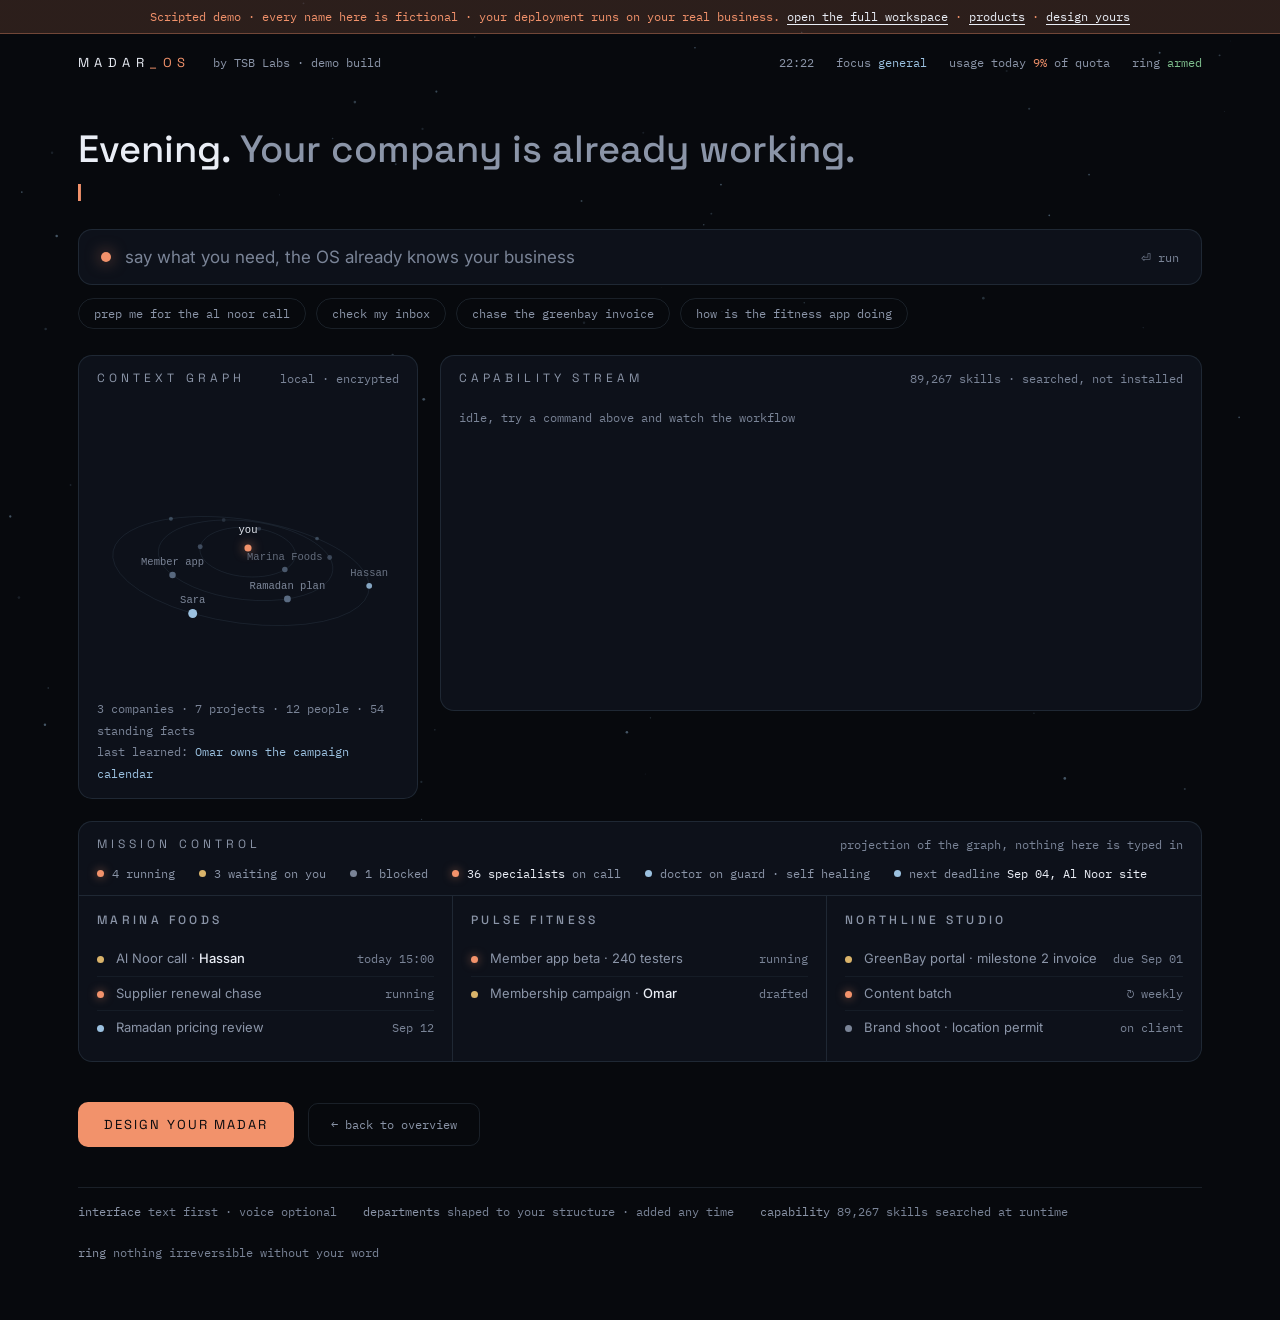
==== os.html @ abc3aa61 "The classic shell gets the real orbit os.html already had a canvas labelled 'orbital map of the demo" ====
<!doctype html>
<html lang="en">
<head>
<meta charset="utf-8">
<meta name="viewport" content="width=device-width, initial-scale=1">
<title>Madar OS · Interactive Demo</title>
<meta name="description" content="Madar OS interactive demo: watch one instruction become finished work, with the context it pulled, the skills it searched and the approval it waited for. Scripted, every name fictional.">
<link rel="icon" type="image/svg+xml" href="/assets/favicon.svg">
<link rel="apple-touch-icon" href="/assets/apple-touch-icon.png">
<meta property="og:title" content="Madar OS · Interactive Demo">
<meta property="og:description" content="Watch one instruction become finished work. Scripted demo on a fictional company; your deployment runs on your real one.">
<meta property="og:image" content="https://tsb-os-demo.vercel.app/assets/og.png">
<meta name="twitter:card" content="summary_large_image">
<link rel="preconnect" href="https://fonts.googleapis.com">
<link rel="preconnect" href="https://fonts.gstatic.com" crossorigin>
<link href="https://fonts.googleapis.com/css2?family=Space+Grotesk:wght@400;500;600;700&family=Inter:wght@400;500;600&family=IBM+Plex+Mono:wght@400;500&display=swap" rel="stylesheet">
<style>
  :root {
    --void: #07090D; --panel: #0D111A; --panel-2: #151A23;
    --line: rgba(155,193,224,0.13); --line-strong: rgba(155,193,224,0.28);
    --copper: #F2926B; --copper-dim: rgba(242,146,107,0.16);
    --ice: #9BC1E0; --text: #EAEEF6; --dim: #8B95A8; --faint: #7A8497;
    --ok: #7FBF8E; --warn: #D9B36A;
    --display:"Space Grotesk",system-ui,sans-serif;
    --body:"Inter",system-ui,sans-serif;
    --mono:"IBM Plex Mono",ui-monospace,monospace;
  }
  * { margin: 0; padding: 0; box-sizing: border-box; }
  html, body { background: var(--void); }
  body { font-family: var(--body); color: var(--text); min-height: 100vh; overflow-x: hidden; }
  #sky { position: fixed; inset: 0; z-index: 0; pointer-events: none; }
  .shell { position: relative; z-index: 1; max-width: 1180px; margin: 0 auto; padding: 0 28px 60px; }

  .demoStrip {
    position: relative; z-index: 2;
    background-image: linear-gradient(var(--copper-dim), var(--copper-dim));
    border-bottom: 1px solid rgba(242,146,107,0.35);
    padding: 9px 28px; text-align: center;
    font-family: var(--mono); font-size: 12px; color: var(--copper);
  }
  .demoStrip a { color: var(--text); text-decoration: underline; text-underline-offset: 3px; }

  .strand { display: flex; align-items: baseline; gap: 22px; padding: 20px 0 0; font-family: var(--mono); font-size: 12px; color: var(--dim); flex-wrap: wrap; }
  .wordmark { font-family: var(--display); font-size: 13px; letter-spacing: 0.42em; text-transform: uppercase; color: var(--text); }
  .wordmark em { font-style: normal; color: var(--copper); }
  .strand .gap { flex: 1; }
  .strand b { color: var(--ice); font-weight: 400; }
  .strand .spend b { color: var(--copper); }

  .hero { padding: 6vh 0 26px; }
  .salutation { font-family: var(--display); font-size: clamp(24px, 3.6vw, 38px); font-weight: 500; text-wrap: balance; }
  .salutation .soft { color: var(--dim); }
  .sysvoice { font-family: var(--mono); font-size: 13px; color: var(--dim); margin-top: 10px; min-height: 20px; }
  .sysvoice::after { content: "▍"; color: var(--copper); animation: blink 1.1s steps(1) infinite; }
  @keyframes blink { 50% { opacity: 0; } }

  .bar { margin-top: 26px; display: flex; align-items: center; gap: 14px; background: var(--panel); border: 1px solid var(--line); border-radius: 14px; padding: 17px 22px; transition: border-color .4s, box-shadow .4s; }
  .bar:focus-within, .bar.live { border-color: rgba(242,146,107,0.5); box-shadow: 0 0 44px rgba(242,146,107,0.08); }
  .bar .sigil { width: 10px; height: 10px; border-radius: 50%; background: var(--copper); box-shadow: 0 0 16px rgba(242,146,107,0.6); flex: none; }
  .bar input { flex: 1; background: none; border: none; outline: none; color: var(--text); font-family: var(--body); font-size: 17px; }
  .bar input::placeholder { color: var(--faint); }
  .bar .hint { font-family: var(--mono); font-size: 12px; color: var(--faint); flex: none; }
  .suggest { display: flex; gap: 10px; margin-top: 13px; flex-wrap: wrap; }
  .suggest button { font-family: var(--mono); font-size: 12px; color: var(--dim); background: none; border: 1px solid var(--line); border-radius: 999px; padding: 7px 15px; cursor: pointer; transition: color .25s, border-color .25s; }
  .suggest button:hover, .suggest button:focus-visible { color: var(--copper); border-color: rgba(242,146,107,0.45); outline: none; }

  .surface { display: grid; grid-template-columns: 340px 1fr; gap: 22px; align-items: start; }
  @media (max-width: 900px) { .surface { grid-template-columns: 1fr; } }
  .pane { background: var(--panel); border: 1px solid var(--line); border-radius: 14px; overflow: hidden; }
  .pane header { display: flex; align-items: center; justify-content: space-between; padding: 14px 18px 12px; }
  .eyebrow { font-family: var(--display); font-size: 12px; letter-spacing: 0.34em; text-transform: uppercase; color: var(--dim); }
  .pane header .tag { font-family: var(--mono); font-size: 12px; color: var(--faint); }
  #graph { display: block; width: 100%; height: 300px; }
  .graph-note { padding: 0 18px 14px; font-family: var(--mono); font-size: 12px; color: var(--faint); line-height: 1.8; }
  .graph-note b { color: var(--ice); font-weight: 400; }

  .stream { min-height: 356px; display: flex; flex-direction: column; }
  .stream-body { padding: 4px 18px 18px; display: flex; flex-direction: column; gap: 10px; flex: 1; }
  .idleline { font-family: var(--mono); font-size: 12px; color: var(--faint); padding-top: 8px; }
  .step { display: flex; gap: 12px; align-items: baseline; font-family: var(--mono); font-size: 12.5px; color: var(--dim); opacity: 0; transform: translateY(6px); animation: rise .5s ease forwards; line-height: 1.7; }
  @keyframes rise { to { opacity: 1; transform: none; } }
  .step .k { color: var(--faint); flex: none; width: 74px; text-align: right; }
  .step.ctx .k { color: var(--copper); }
  .step.skill .k { color: var(--ice); }
  .step .v b { color: var(--ice); font-weight: 400; }
  .step .v .hit { color: var(--text); }
  .step .v .score { color: var(--copper); }
  .step .v .rule { color: var(--warn); }

  .card { background: var(--panel-2); border: 1px solid var(--line); border-left: 2px solid var(--copper); border-radius: 0 12px 12px 0; padding: 16px 20px; margin-top: 6px; opacity: 0; transform: translateY(8px); animation: rise .6s .1s ease forwards; }
  .card h3 { font-family: var(--display); font-size: 15px; font-weight: 500; letter-spacing: 0.04em; margin-bottom: 8px; }
  .card p, .card li { font-size: 14px; line-height: 1.7; color: var(--dim); }
  .card p b, .card li b { color: var(--text); font-weight: 500; }
  .card ul { list-style: none; margin-top: 4px; }
  .card li { padding-left: 16px; position: relative; }
  .card li::before { content: "·"; position: absolute; left: 2px; color: var(--copper); }

  .approval { display: flex; align-items: center; gap: 14px; background: var(--panel-2); border: 1px solid rgba(217,179,106,0.4); border-radius: 12px; padding: 14px 18px; margin-top: 6px; opacity: 0; animation: rise .5s ease forwards; }
  .approval .who { font-family: var(--mono); font-size: 12px; color: var(--warn); flex: 1; line-height: 1.7; }
  .approval button { font-family: var(--mono); font-size: 12px; cursor: pointer; border-radius: 8px; padding: 8px 16px; border: 1px solid var(--line-strong); background: none; color: var(--dim); }
  .approval button.yes { border-color: rgba(127,191,142,0.5); color: var(--ok); }
  .approval button:hover { border-color: var(--text); color: var(--text); }
  .approval .done { font-family: var(--mono); font-size: 12px; color: var(--ok); }

  .pane.mission { margin-top: 22px; }
  .pulse-row { display: flex; gap: 24px; flex-wrap: wrap; padding: 2px 18px 14px; font-family: var(--mono); font-size: 12px; color: var(--dim); }
  .pulse-row b { color: var(--text); font-weight: 400; }
  .dot { display: inline-block; width: 7px; height: 7px; border-radius: 50%; margin-right: 8px; vertical-align: 1px; }
  .dot.run { background: var(--copper); box-shadow: 0 0 10px rgba(242,146,107,0.6); animation: pulse 2.4s ease-in-out infinite; }
  @keyframes pulse { 50% { transform: scale(0.75); opacity: .75; } }
  .dot.wait { background: var(--warn); }
  .dot.block { background: var(--faint); }
  .dot.sched { background: var(--ice); }
  .board { display: grid; grid-template-columns: repeat(3, 1fr); border-top: 1px solid var(--line); }
  @media (max-width: 900px) { .board { grid-template-columns: 1fr; } }
  .col { padding: 16px 18px; border-right: 1px solid var(--line); }
  .col:last-child { border-right: none; }
  .col h4 { font-family: var(--display); font-size: 12px; font-weight: 500; letter-spacing: 0.28em; text-transform: uppercase; color: var(--dim); margin-bottom: 14px; }
  .item { display: flex; align-items: baseline; gap: 4px; padding: 7px 0; font-size: 13px; color: var(--dim); border-bottom: 1px solid rgba(155,193,224,0.06); }
  .item:last-child { border-bottom: none; }
  .item span { flex: 1; line-height: 1.5; }
  .item span b { color: var(--text); font-weight: 500; }
  .item em { font-style: normal; font-family: var(--mono); font-size: 12px; color: var(--faint); white-space: nowrap; }

  .ctaRow { margin-top: 40px; display: flex; gap: 14px; flex-wrap: wrap; align-items: center; }
  .ctaRow a.primary { font-family: var(--display); font-size: 13px; letter-spacing: 0.16em; text-transform: uppercase; color: var(--void); background: var(--copper); border-radius: 10px; padding: 14px 26px; text-decoration: none; }
  .ctaRow a.ghost { font-family: var(--mono); font-size: 12px; color: var(--dim); border: 1px solid var(--line); border-radius: 10px; padding: 13px 22px; text-decoration: none; }
  .ctaRow a.ghost:hover, .ctaRow a.primary:hover { filter: brightness(1.1); }

  .basis { margin-top: 40px; padding-top: 16px; border-top: 1px solid var(--line); display: flex; gap: 26px; flex-wrap: wrap; font-family: var(--mono); font-size: 12px; color: var(--faint); }
  .basis span b { color: var(--dim); font-weight: 400; }

  @media (prefers-reduced-motion: reduce) {
    .sysvoice::after, .dot.run { animation: none; }
    .step, .card, .approval { animation-duration: .01s; }
  }

  /* Phone readability. This lives in the page rather than in madar.css because
     the page style block loads after the stylesheet and was overriding it: the
     first attempt at this fix changed nothing at all. Cascade order, not
     specificity. */
  @media (max-width:640px){
    .nav .by{font-size:11.5px}
    .label,.kick{font-size:11.5px!important;letter-spacing:.16em}
    .under{font-size:12px}
    .live .lh .t,.live .lf{font-size:11.5px}
    .lr{font-size:12.5px;grid-template-columns:52px 1fr;gap:9px}
    .lr .a{font-size:11.5px}
    .glyph,.chip{font-size:12px}
    .integ h4{font-size:11.5px}
    .frow .k{font-size:11.5px}
    .frow .v{font-size:14.5px}
    .stat .k{font-size:12px}
    .proof{font-size:15.5px}
    .plan .for{font-size:11.5px}
    .plan .price small{font-size:11px;letter-spacing:.06em}
    .plan li,.pl p{font-size:14px}
    td,th{font-size:12.5px}
    footer,.foot,.note{font-size:12.5px}
  }
</style>
</head>
<body>
<div class="demoStrip">Scripted demo · every name here is fictional · your deployment runs on your real business. <a href="workspace.html">open the full workspace</a> · <a href="products.html">products</a> · <a href="start.html">design yours</a></div>
<canvas id="sky" aria-hidden="true"></canvas>

<main class="shell">
  <div class="strand">
    <span class="wordmark">madar<em>_os</em></span>
    <span>by TSB Labs · demo build</span>
    <span class="gap"></span>
    <span id="clock">--:--</span>
    <span>focus <b id="focusLabel">general</b></span>
    <span class="spend">usage today <b>9%</b> of quota</span>
    <span>ring <b style="color:var(--ok)">armed</b></span>
  </div>

  <section class="hero">
    <h1 class="salutation" id="salutation">Quiet morning.<span class="soft"> Your company is already working.</span></h1>
    <p class="sysvoice" id="sysvoice"></p>

    <div class="bar" id="bar">
      <span class="sigil" aria-hidden="true"></span>
      <input id="cmd" type="text" placeholder="say what you need, the OS already knows your business" aria-label="Command input" autocomplete="off">
      <span class="hint">⏎ run</span>
    </div>
    <div class="suggest" role="group" aria-label="Suggested commands">
      <button data-demo="alnoor">prep me for the al noor call</button>
      <button data-demo="email">check my inbox</button>
      <button data-demo="greenbay">chase the greenbay invoice</button>
      <button data-demo="app">how is the fitness app doing</button>
    </div>
  </section>

  <section class="surface">
    <div class="pane">
      <header>
        <span class="eyebrow">context graph</span>
        <span class="tag">local · encrypted</span>
      </header>
      <canvas id="graph" aria-label="Orbital map of the demo company's world"></canvas>
      <p class="graph-note">3 companies · 7 projects · 12 people · 54 standing facts<br>last learned: <b>Omar owns the campaign calendar</b></p>
    </div>

    <div class="pane stream">
      <header>
        <span class="eyebrow">capability stream</span>
        <span class="tag">89,267 skills · searched, not installed</span>
      </header>
      <div class="stream-body" id="stream">
        <p class="idleline">idle, try a command above and watch the workflow</p>
      </div>
    </div>
  </section>

  <section class="pane mission">
    <header>
      <span class="eyebrow">mission control</span>
      <span class="tag">projection of the graph, nothing here is typed in</span>
    </header>
    <div class="pulse-row">
      <span><i class="dot run"></i>4 running</span>
      <span><i class="dot wait"></i>3 waiting on you</span>
      <span><i class="dot block"></i>1 blocked</span>
      <span><i class="dot run"></i><b>36 specialists</b> on call</span>
      <span><i class="dot sched"></i>doctor on guard · self healing</span>
      <span><i class="dot sched"></i>next deadline <b>Sep 04, Al Noor site</b></span>
    </div>
    <div class="board">
      <div class="col">
        <h4>Marina Foods</h4>
        <div class="item"><i class="dot wait"></i><span>Al Noor call · <b>Hassan</b></span><em>today 15:00</em></div>
        <div class="item"><i class="dot run"></i><span>Supplier renewal chase</span><em>running</em></div>
        <div class="item"><i class="dot sched"></i><span>Ramadan pricing review</span><em>Sep 12</em></div>
      </div>
      <div class="col">
        <h4>Pulse Fitness</h4>
        <div class="item"><i class="dot run"></i><span>Member app beta · 240 testers</span><em>running</em></div>
        <div class="item"><i class="dot wait"></i><span>Membership campaign · <b>Omar</b></span><em>drafted</em></div>
      </div>
      <div class="col">
        <h4>Northline Studio</h4>
        <div class="item"><i class="dot wait"></i><span>GreenBay portal · milestone 2 invoice</span><em>due Sep 01</em></div>
        <div class="item"><i class="dot run"></i><span>Content batch</span><em>↻ weekly</em></div>
        <div class="item"><i class="dot block"></i><span>Brand shoot · location permit</span><em>on client</em></div>
      </div>
    </div>
  </section>

  <div class="ctaRow">
    <a class="primary" href="start.html">Design your Madar</a>
    <a class="ghost" href="index.html">← back to overview</a>
  </div>

  <div class="basis">
    <span><b>interface</b> text first · voice optional</span>
    <span><b>departments</b> shaped to your structure · added any time</span>
    <span><b>capability</b> 89,267 skills searched at runtime</span>
    <span><b>ring</b> nothing irreversible without your word</span>
  </div>
</main>

<script>
  const reduced = matchMedia("(prefers-reduced-motion: reduce)").matches;

  function clock() {
    const d = new Date();
    document.getElementById("clock").textContent =
      String(d.getHours()).padStart(2, "0") + ":" + String(d.getMinutes()).padStart(2, "0");
    const h = d.getHours();
    const part = h < 5 ? "Late night." : h < 12 ? "Quiet morning." : h < 18 ? "Midday." : "Evening.";
    document.getElementById("salutation").innerHTML =
      part + '<span class="soft"> Your company is already working.</span>';
  }
  clock(); setInterval(clock, 20000);

  const sky = document.getElementById("sky");
  const sctx = sky.getContext("2d");
  let stars = [];
  function skySize() {
    sky.width = innerWidth * devicePixelRatio;
    sky.height = innerHeight * devicePixelRatio;
    stars = Array.from({ length: 110 }, () => ({
      x: Math.random() * sky.width, y: Math.random() * sky.height,
      r: (Math.random() * 1.1 + 0.3) * devicePixelRatio,
      p: Math.random() * Math.PI * 2, s: 0.004 + Math.random() * 0.01,
    }));
  }
  skySize(); addEventListener("resize", skySize);
  (function drawSky() {
    sctx.clearRect(0, 0, sky.width, sky.height);
    for (const st of stars) {
      st.p += st.s;
      sctx.beginPath();
      sctx.arc(st.x, st.y, st.r, 0, 7);
      sctx.fillStyle = "rgba(155,193,224," + (0.12 + 0.3 * (0.5 + Math.sin(st.p) / 2)).toFixed(3) + ")";
      sctx.fill();
    }
    if (!reduced) requestAnimationFrame(drawSky);
  })();

  const g = document.getElementById("graph");
  const gctx = g.getContext("2d");
  const nodes = [
    { n: "you", k: "core", o: 0, a: 0 },
    { n: "Marina Foods", k: "co", o: 58, a: -0.4 },
    { n: "Pulse Fitness", k: "co", o: 58, a: 1.7 },
    { n: "Northline", k: "co", o: 58, a: 3.6 },
    { n: "Al Noor", k: "deal", o: 102, a: 0.4 },
    { n: "GreenBay", k: "deal", o: 102, a: 2.4 },
    { n: "Member app", k: "proj", o: 102, a: 4.4 },
    { n: "Ramadan plan", k: "proj", o: 102, a: 5.5 },
    { n: "Omar", k: "person", o: 140, a: 1.1 },
    { n: "Hassan", k: "person", o: 140, a: 0.0 },
    { n: "Fatima", k: "person", o: 140, a: 3.0 },
    { n: "Sara", k: "person", o: 140, a: 4.9 },
  ];
  let lit = new Set();

  /* Real 3D, not a squashed circle. مدار means orbit and the mark is a ring
     with a copper satellite, so the context graph IS the mark: your business
     held in orbit around you. Three shells on their own planes, perspective
     projection, depth sorted so near bodies sit over far ones. Drag to turn it.

     Copper is you and anything the running command has lit; ice is what the
     system holds on its own. `lit` is still driven by the demo script, so the
     scripted walkthrough behaves exactly as before. */
  const SHELL = { co: 58, deal: 102, proj: 102, person: 140, core: 0 };
  nodes.forEach((nd) => {
    nd.r = SHELL[nd.k] ?? nd.o;
    nd.tilt = nd.k === "person" ? 0.62 : nd.k === "co" ? 0.24 : 0.44;
    nd.sp = nd.r ? 0.000042 * (60 / nd.r) : 0;
  });

  const gv = { ang: -0.55, tilt: 0.66, spin: 0 };
  (function orbitDrag() {
    let down = false, px = 0, py = 0;
    g.style.touchAction = "none";
    g.style.cursor = "grab";
    g.addEventListener("pointerdown", (e) => {
      down = true; px = e.clientX; py = e.clientY; g.style.cursor = "grabbing";
      try { g.setPointerCapture(e.pointerId); } catch (_) {}
    });
    g.addEventListener("pointermove", (e) => {
      if (!down) return;
      gv.ang -= (e.clientX - px) * 0.007;
      gv.tilt = Math.max(-0.15, Math.min(1.0, gv.tilt + (e.clientY - py) * 0.004));
      gv.spin = -(e.clientX - px) * 0.0004;
      px = e.clientX; py = e.clientY;
    });
    const up = (e) => {
      down = false; g.style.cursor = "grab";
      try { g.releasePointerCapture(e.pointerId); } catch (_) {}
    };
    g.addEventListener("pointerup", up);
    g.addEventListener("pointercancel", up);
  })();

  function gProject(x, y, z, w, h, sc) {
    const ca = Math.cos(gv.ang), sa = Math.sin(gv.ang);
    const rx = x * ca - z * sa, rz = x * sa + z * ca;
    const ct = Math.cos(gv.tilt), st = Math.sin(gv.tilt);
    const ry = y * ct - rz * st, rzz = y * st + rz * ct;
    const tz = rzz + 300;
    // w and h are already device pixels, so f carries the pixel ratio. Applying
    // sc again on top scaled the whole scene by the ratio twice, which is why
    // the orbit came out a third of the size it should have been.
    const f = (Math.min(w, h * 2.2) * 0.72) / Math.max(tz, 1);
    return { X: w / 2 + rx * f, Y: h / 2 + ry * f, s: f, z: tz };
  }

  let gLast = 0;
  function drawGraph(t) {
    const sc = devicePixelRatio;
    const w = g.clientWidth * sc, h = 300 * sc;
    if (g.width !== w) { g.width = w; g.height = h; }
    gctx.clearRect(0, 0, w, h);

    const dt = gLast ? Math.min(t - gLast, 50) : 16; gLast = t;
    if (!reduced) {
      nodes.forEach((nd) => { nd.a += nd.sp * dt; });
      gv.ang += dt * 0.00003 + gv.spin;
      gv.spin *= 0.94;
    }

    [[58, 0.24], [102, 0.44], [140, 0.62]].forEach(([r, tl]) => {
      gctx.beginPath();
      for (let i = 0; i <= 56; i++) {
        const ang = (i / 56) * Math.PI * 2;
        const pt = gProject(Math.cos(ang) * r, Math.sin(ang) * r * Math.sin(tl) * 0.62, Math.sin(ang) * r, w, h, sc);
        i ? gctx.lineTo(pt.X, pt.Y) : gctx.moveTo(pt.X, pt.Y);
      }
      gctx.closePath();
      gctx.strokeStyle = "rgba(155,193,224,0.09)"; gctx.lineWidth = 1; gctx.stroke();
    });

    const core = gProject(0, 0, 0, w, h, sc);
    const pts = nodes.map((nd) => {
      if (!nd.r) return { nd, p: core };
      const x = Math.cos(nd.a) * nd.r;
      const z = Math.sin(nd.a) * nd.r;
      const y = Math.sin(nd.a) * nd.r * Math.sin(nd.tilt) * 0.62;
      return { nd, p: gProject(x, y, z, w, h, sc) };
    }).sort((m, n) => n.p.z - m.p.z);

    pts.forEach(({ nd, p }) => {
      if (!nd.r || !lit.has(nd.n)) return;
      gctx.beginPath(); gctx.moveTo(core.X, core.Y); gctx.lineTo(p.X, p.Y);
      gctx.strokeStyle = "rgba(242,146,107,0.45)"; gctx.lineWidth = 1; gctx.stroke();
    });

    pts.forEach(({ nd, p }) => {
      const hot = lit.has(nd.n) || nd.k === "core";
      const depth = Math.max(0.3, Math.min(1, (430 - p.z) / 210));
      gctx.globalAlpha = hot ? 1 : depth;
      gctx.beginPath();
      gctx.arc(p.X, p.Y, (nd.k === "core" ? 4.4 : 3.0) * p.s, 0, 7);
      gctx.fillStyle = hot ? "#F2926B" : (nd.k === "person" ? "#9BC1E0" : "#5A6B82");
      if (hot) { gctx.shadowColor = "rgba(242,146,107,0.8)"; gctx.shadowBlur = 11 * sc; }
      gctx.fill(); gctx.shadowBlur = 0;

      if (hot || p.z < 268) {
        gctx.globalAlpha = hot ? 1 : Math.max(0.34, depth);
        gctx.font = 10.5 * sc + "px Menlo, monospace";
        gctx.fillStyle = hot ? "#E6EAF2" : "#7C8698";
        gctx.textAlign = "center";
        gctx.fillText(nd.n, p.X, p.Y - (nd.k === "core" ? 15 : 10) * sc);
      }
    });
    gctx.globalAlpha = 1;
    requestAnimationFrame(drawGraph);
  }
  requestAnimationFrame(drawGraph);

  const voice = document.getElementById("sysvoice");
  let voiceTimer;
  function say(text) {
    clearTimeout(voiceTimer); voice.textContent = "";
    let i = 0;
    (function type() {
      if (i <= text.length) {
        voice.textContent = text.slice(0, i++);
        voiceTimer = setTimeout(type, reduced ? 0 : 18);
      }
    })();
  }
  setTimeout(() => say("context is warm. al noor call at 15:00. want the brief?"), reduced ? 400 : 2600);

  const stream = document.getElementById("stream");
  const bar = document.getElementById("bar");
  const cmd = document.getElementById("cmd");

  const demos = {
    alnoor: {
      focus: "marina",
      lights: ["Marina Foods", "Al Noor", "Hassan"],
      steps: [
        ["intent", "meeting preparation → <b>al noor hotels</b>", "ctx"],
        ["context", 'pulled 6 facts · <span class="hit">Hassan</span>, repeat client · two projects delivered · pays on time', "ctx"],
        ["rule", '<span class="rule">standing rule: hotels set budgets before Ramadan, so lead with the retainer, not a one off</span>', "ctx"],
        ["skills", 'search_skills("client discovery call brief") → <span class="hit">discovery-call-prep</span> <span class="score">0.92</span> · stakeholder-mapping <span class="score">0.81</span>', "skill"],
        ["fetch", "get_skill(discovery-call-prep) · 1 of 89,267 loaded", "skill"],
        ["read", 'read_file <span class="hit">clients/al-noor/history.md</span> · 2 projects, both delivered', "ctx"],
      ],
      card: `<h3>Al Noor, call brief</h3>
        <p><b>Hassan</b> is a repeat client, which changes the posture: deepen, don't pitch.</p>
        <ul>
          <li>Open with the <b>maintenance retainer</b>, because their budget window closes before Ramadan</li>
          <li>The kitchen ordering portal idea he mentioned in June is still unanswered, bring it</li>
          <li>Do not discount: he has never asked, and offering teaches him to</li>
        </ul>`,
    },
    email: "dialogue",
    greenbay: {
      focus: "northline",
      lights: ["Northline", "GreenBay", "Fatima"],
      steps: [
        ["intent", "follow up → <b>greenbay logistics portal</b>", "ctx"],
        ["context", 'milestone 2 delivered and signed off · invoice terms on file · <span class="hit">Fatima</span> approves payments', "ctx"],
        ["skills", 'search_skills("client milestone follow up email") → <span class="hit">payment-follow-up</span> <span class="score">0.89</span> · client-comms-tone <span class="score">0.77</span>', "skill"],
        ["read", 'read_file <span class="hit">northline/greenbay/milestone-2-signoff.pdf</span>', "ctx"],
        ["draft", "drafted in your voice · references the signed schedule", "skill"],
      ],
      card: `<h3>GreenBay, invoice nudge drafted</h3>
        <p>Firm but warm, addressed to Fatima, references the signed milestone. Nothing sends without you.</p>`,
      approval: "send email → greenbay logistics (mutating action)",
    },
    app: {
      focus: "pulse",
      lights: ["Pulse Fitness", "Member app"],
      steps: [
        ["intent", "status query → <b>pulse member app</b>", "ctx"],
        ["context", "beta running · 240 testers · crash reports resolved last week", "ctx"],
        ["memory", 'open item: <span class="hit">app store listing copy</span>, waiting on brand photos', "ctx"],
        ["read", 'read_file <span class="hit">pulse/beta/crash-report-week-33.md</span> · zero new crashes', "ctx"],
      ],
      card: `<h3>Member app, where it stands</h3>
        <p>Beta is healthy: <b>240 testers, crash free for nine days.</b> The launch gate is the store listing, which waits on the brand shoot. Want me to brief the photographer today?</p>`,
    },
  };

  function clearIdle() { const idle = stream.querySelector(".idleline"); if (idle) idle.remove(); }

  function addStep([k, v, cls], i) {
    clearIdle();
    const el = document.createElement("div");
    el.className = "step " + cls;
    el.style.animationDelay = (reduced ? 0 : i * 0.55) + "s";
    el.innerHTML = '<span class="k">' + k + '</span><span class="v">' + v + "</span>";
    stream.appendChild(el);
  }

  function runEmail() {
    stream.innerHTML = "";
    bar.classList.add("live");
    say("which inbox, or both?");
    const q = document.createElement("div");
    q.className = "approval";
    q.style.borderColor = "var(--line-strong)";
    q.innerHTML = '<span class="who" style="color:var(--ice)">email · personal or work?</span>' +
      '<button class="opt">personal</button><button class="opt">work</button>';
    stream.appendChild(q);
    q.querySelectorAll(".opt").forEach((b) => {
      b.onclick = () => {
        q.remove();
        [
          ["intent", "inbox triage → <b>" + b.textContent + "</b>", "ctx"],
          ["scan", "11 new since 09:00 · matched against graph: 3 matter, 8 noise", "ctx"],
          ["triage", 'important: <span class="hit">Hassan</span> confirmed 15:00 · <span class="hit">Fatima</span> asked for the invoice · <span class="hit">Omar</span> needs campaign sign off', "skill"],
        ].forEach(addStep);
        setTimeout(() => {
          const c = document.createElement("div");
          c.className = "card";
          c.innerHTML = `<h3>Inbox, what actually matters</h3>
            <ul>
              <li><b>Hassan</b> confirmed today 15:00. brief is ready when you are</li>
              <li><b>Fatima</b> asked for the milestone invoice. draft waiting in the ring</li>
              <li><b>Omar</b> needs a yes on the membership campaign before Thursday</li>
            </ul>`;
          stream.appendChild(c);
          say("8 others archived as noise. nothing sent without you.");
          bar.classList.remove("live");
        }, reduced ? 100 : 2200);
      };
    });
  }

  function run(name) {
    if (name === "email") { runEmail(); return; }
    const d = demos[name];
    if (!d) { say("this demo has four scripted commands. your deployment answers anything."); return; }
    stream.innerHTML = "";
    bar.classList.add("live");
    lit = new Set(d.lights);
    document.getElementById("focusLabel").textContent = d.focus;
    say("working. context first, skills second.");
    d.steps.forEach(addStep);
    const total = reduced ? 100 : d.steps.length * 550 + 500;
    setTimeout(() => {
      const c = document.createElement("div");
      c.className = "card";
      c.innerHTML = d.card;
      stream.appendChild(c);
      if (d.approval) {
        const a = document.createElement("div");
        a.className = "approval";
        a.innerHTML = '<span class="who">ring · ' + d.approval + '</span>' +
          '<button class="yes">approve</button><button class="hold">hold</button>';
        a.querySelector(".yes").onclick = () => { a.innerHTML = '<span class="done">✓ sent · logged</span>'; say("sent. greenbay thread updated in the graph."); };
        a.querySelector(".hold").onclick = () => { a.innerHTML = '<span class="done" style="color:var(--warn)">held, parked in outbox</span>'; say("held. it will not move without you."); };
        stream.appendChild(a);
      } else {
        say("done. anything else?");
      }
      bar.classList.remove("live");
    }, total);
  }

  document.querySelectorAll(".suggest button").forEach((b) => {
    b.onclick = () => { cmd.value = b.textContent; run(b.dataset.demo); };
  });
  cmd.addEventListener("keydown", (e) => {
    if (e.key !== "Enter" || !cmd.value.trim()) return;
    const q = cmd.value.toLowerCase();
    run(q.includes("noor") ? "alnoor" : (q.includes("mail") || q.includes("inbox")) ? "email"
      : q.includes("green") || q.includes("invoice") ? "greenbay"
      : q.includes("app") || q.includes("fitness") ? "app" : "");
  });
</script>
</body>
</html>
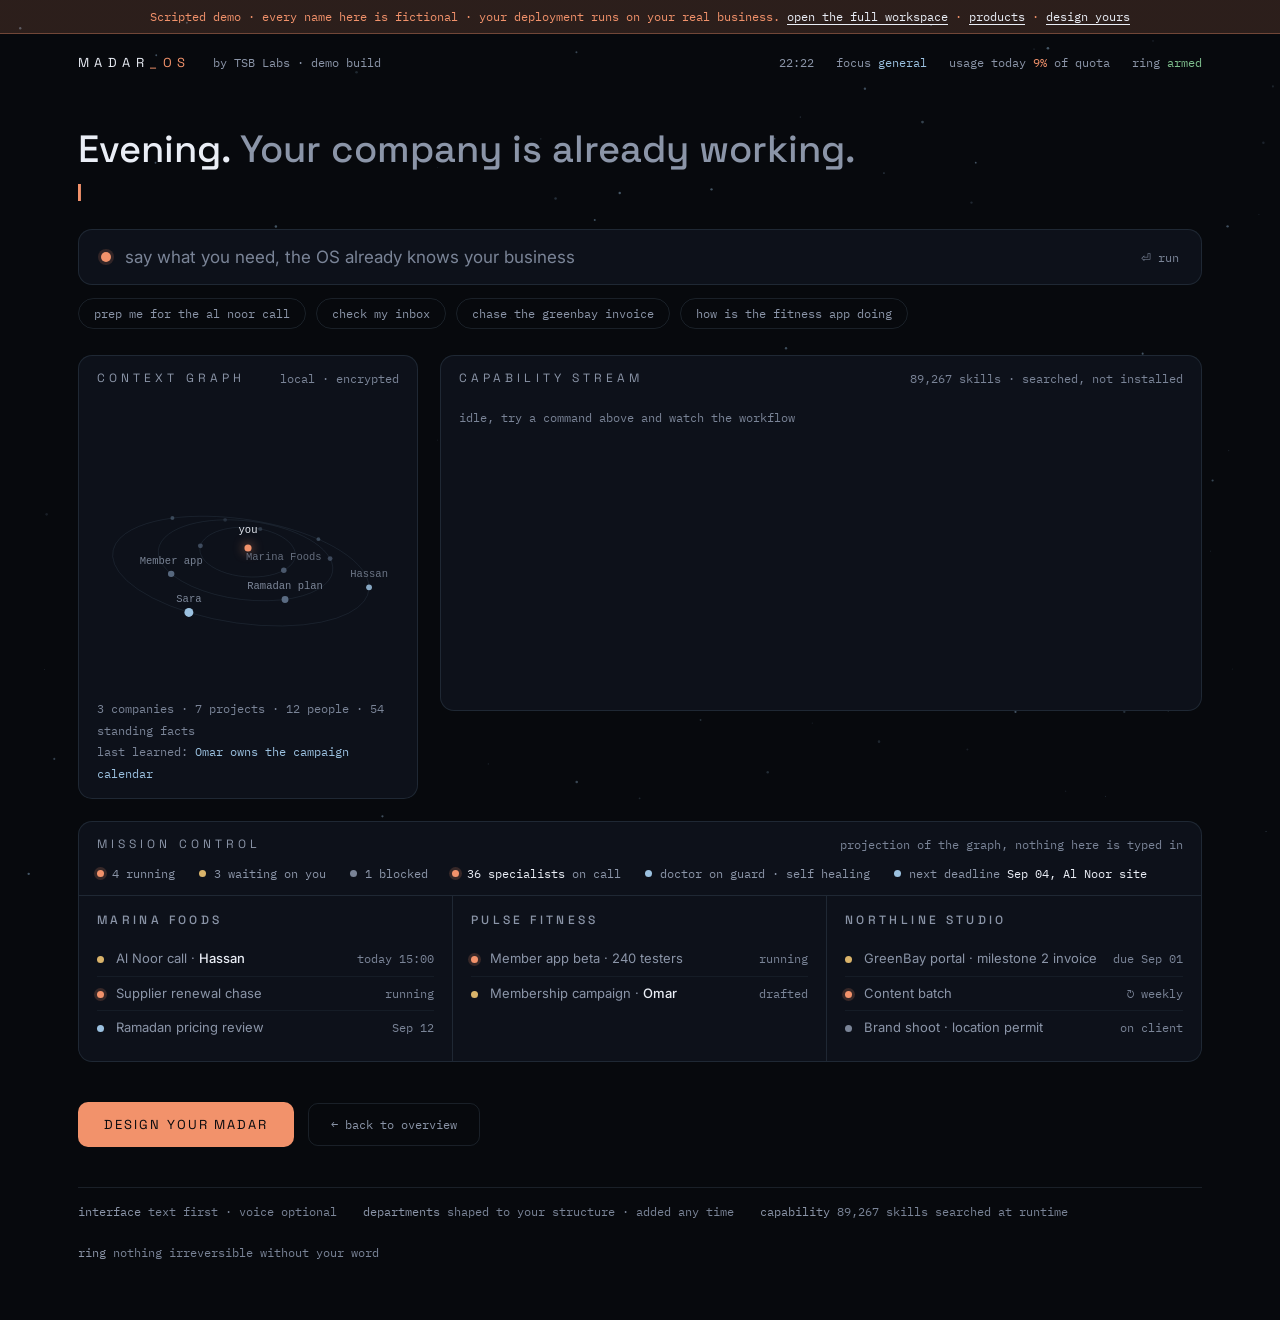
==== commit 822a8471: "Finish the surfaces nobody draws The design-floor pass, no layout or content changes.  - The three b" ====
--- a/os.html
+++ b/os.html
@@ -55,8 +55,8 @@
   @keyframes blink { 50% { opacity: 0; } }
 
   .bar { margin-top: 26px; display: flex; align-items: center; gap: 14px; background: var(--panel); border: 1px solid var(--line); border-radius: 14px; padding: 17px 22px; transition: border-color .4s, box-shadow .4s; }
-  .bar:focus-within, .bar.live { border-color: rgba(242,146,107,0.5); box-shadow: 0 0 44px rgba(242,146,107,0.08); }
-  .bar .sigil { width: 10px; height: 10px; border-radius: 50%; background: var(--copper); box-shadow: 0 0 16px rgba(242,146,107,0.6); flex: none; }
+  .bar:focus-within, .bar.live { border-color: rgba(242,146,107,0.5); box-shadow: 0 14px 44px -16px rgba(242,146,107,.22); }
+  .bar .sigil { width: 10px; height: 10px; border-radius: 50%; background: var(--copper); box-shadow: 0 0 0 3px rgba(242,146,107,.16); flex: none; }
   .bar input { flex: 1; background: none; border: none; outline: none; color: var(--text); font-family: var(--body); font-size: 17px; }
   .bar input::placeholder { color: var(--faint); }
   .bar .hint { font-family: var(--mono); font-size: 12px; color: var(--faint); flex: none; }
@@ -106,7 +106,7 @@
   .pulse-row { display: flex; gap: 24px; flex-wrap: wrap; padding: 2px 18px 14px; font-family: var(--mono); font-size: 12px; color: var(--dim); }
   .pulse-row b { color: var(--text); font-weight: 400; }
   .dot { display: inline-block; width: 7px; height: 7px; border-radius: 50%; margin-right: 8px; vertical-align: 1px; }
-  .dot.run { background: var(--copper); box-shadow: 0 0 10px rgba(242,146,107,0.6); animation: pulse 2.4s ease-in-out infinite; }
+  .dot.run { background: var(--copper); box-shadow: 0 0 0 3px rgba(242,146,107,.18); animation: pulse 2.4s ease-in-out infinite; }
   @keyframes pulse { 50% { transform: scale(0.75); opacity: .75; } }
   .dot.wait { background: var(--warn); }
   .dot.block { background: var(--faint); }
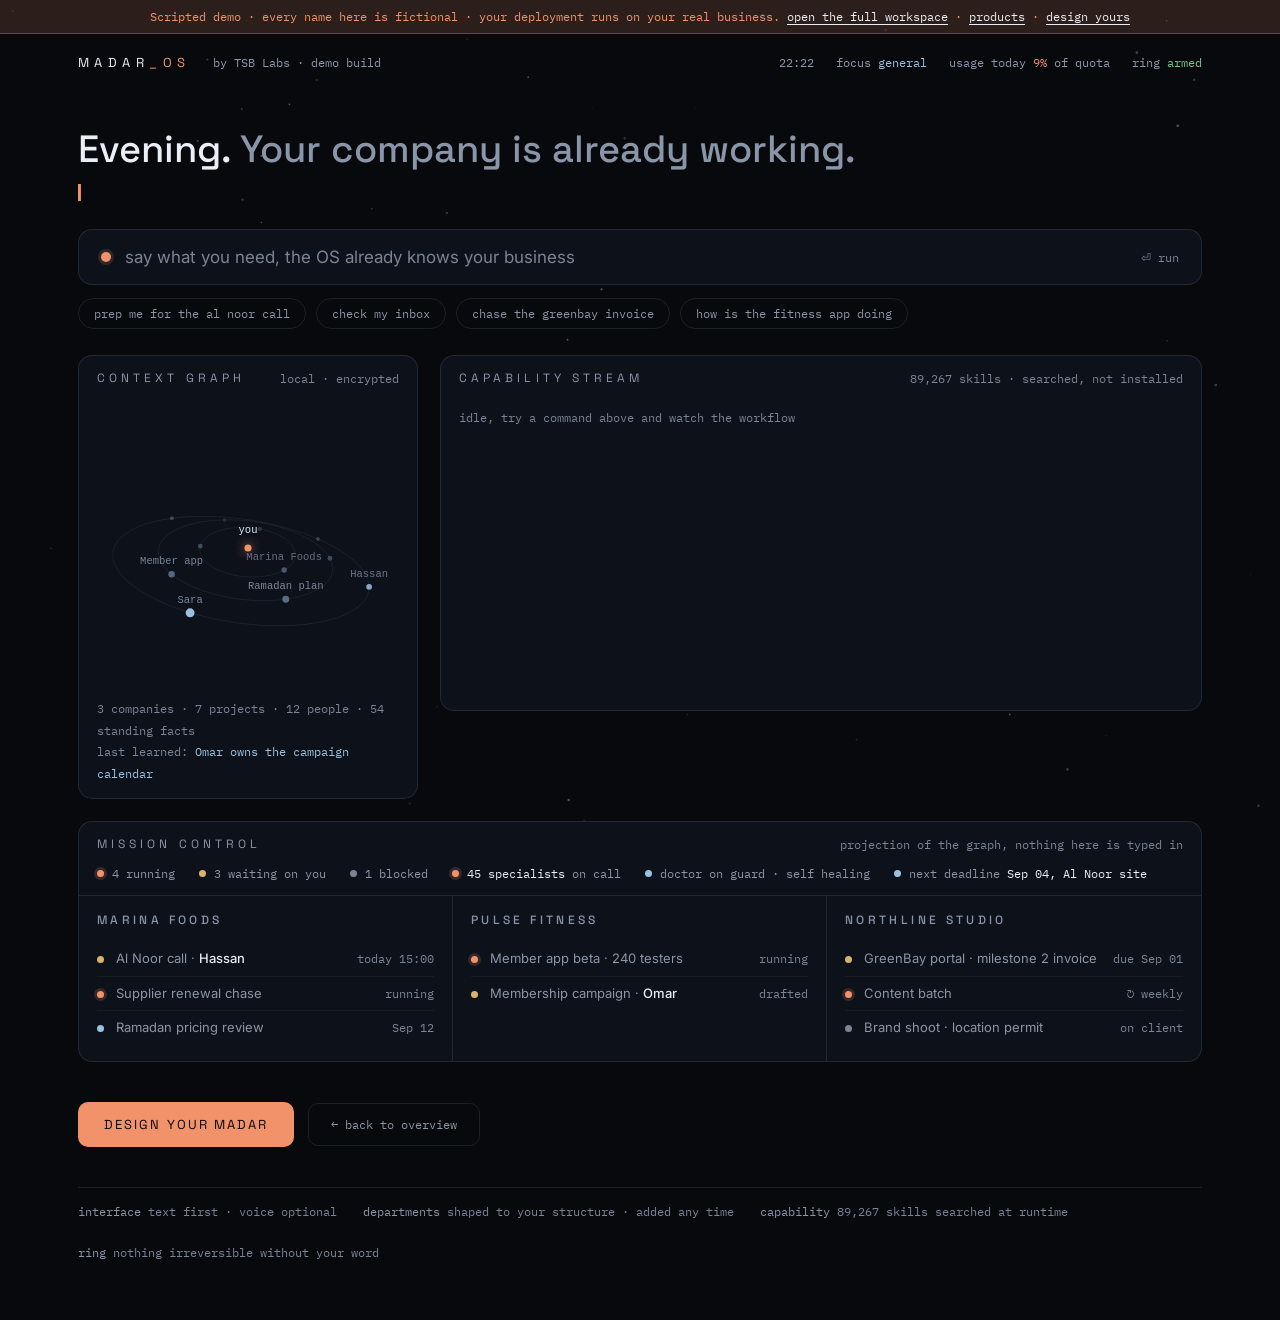
==== commit 29513c41: "Bring the demo's claims level with the measured product Same pass the TSB site got, same date, same " ====
--- a/os.html
+++ b/os.html
@@ -222,7 +222,7 @@
       <span><i class="dot run"></i>4 running</span>
       <span><i class="dot wait"></i>3 waiting on you</span>
       <span><i class="dot block"></i>1 blocked</span>
-      <span><i class="dot run"></i><b>36 specialists</b> on call</span>
+      <span><i class="dot run"></i><b>45 specialists</b> on call</span>
       <span><i class="dot sched"></i>doctor on guard · self healing</span>
       <span><i class="dot sched"></i>next deadline <b>Sep 04, Al Noor site</b></span>
     </div>
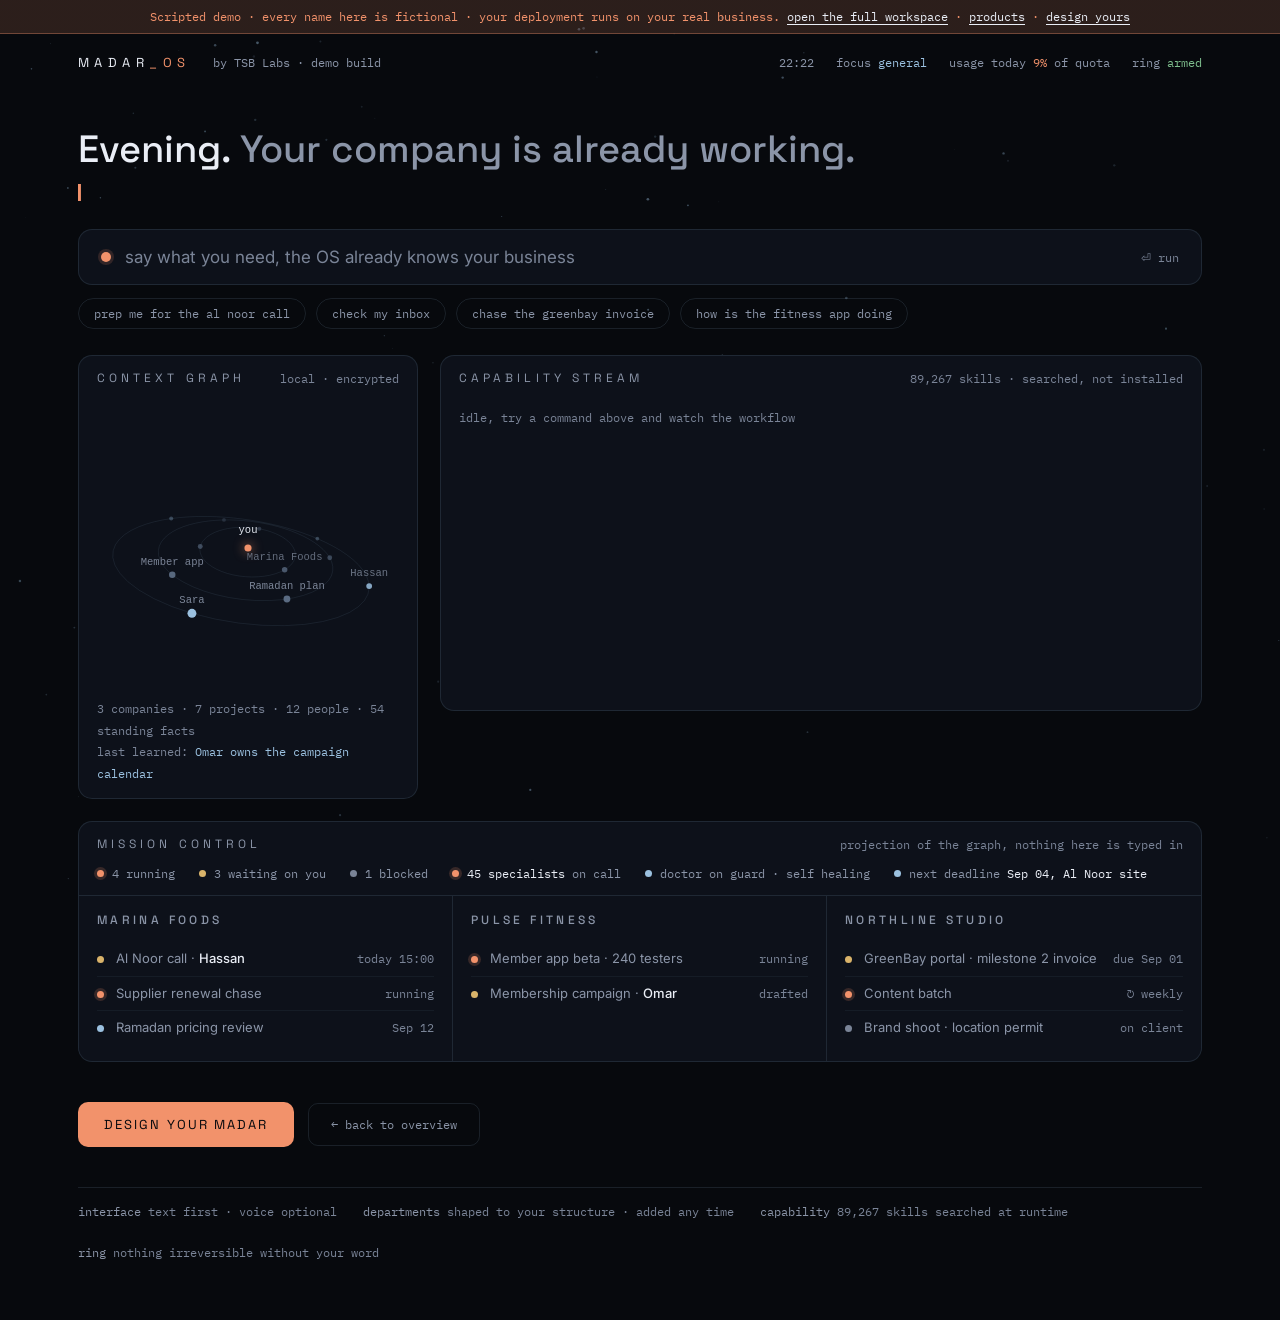
==== commit b5f4f7f4: "Make the demo the same application as the product Put side by side with the live app, the demo was a" ====
--- a/os.html
+++ b/os.html
@@ -587,5 +587,14 @@
       : q.includes("app") || q.includes("fitness") ? "app" : "");
   });
 </script>
+<script defer src="/assets/vendor/lenis.min.js"></script>
+<script>
+  window.addEventListener('load', function () {
+    if (!window.Lenis) return;
+    if (window.matchMedia('(prefers-reduced-motion: reduce)').matches) return;
+    document.documentElement.style.scrollBehavior = 'auto';
+    new window.Lenis({ autoRaf: true, duration: 0.9, syncTouch: false });
+  });
+</script>
 </body>
 </html>
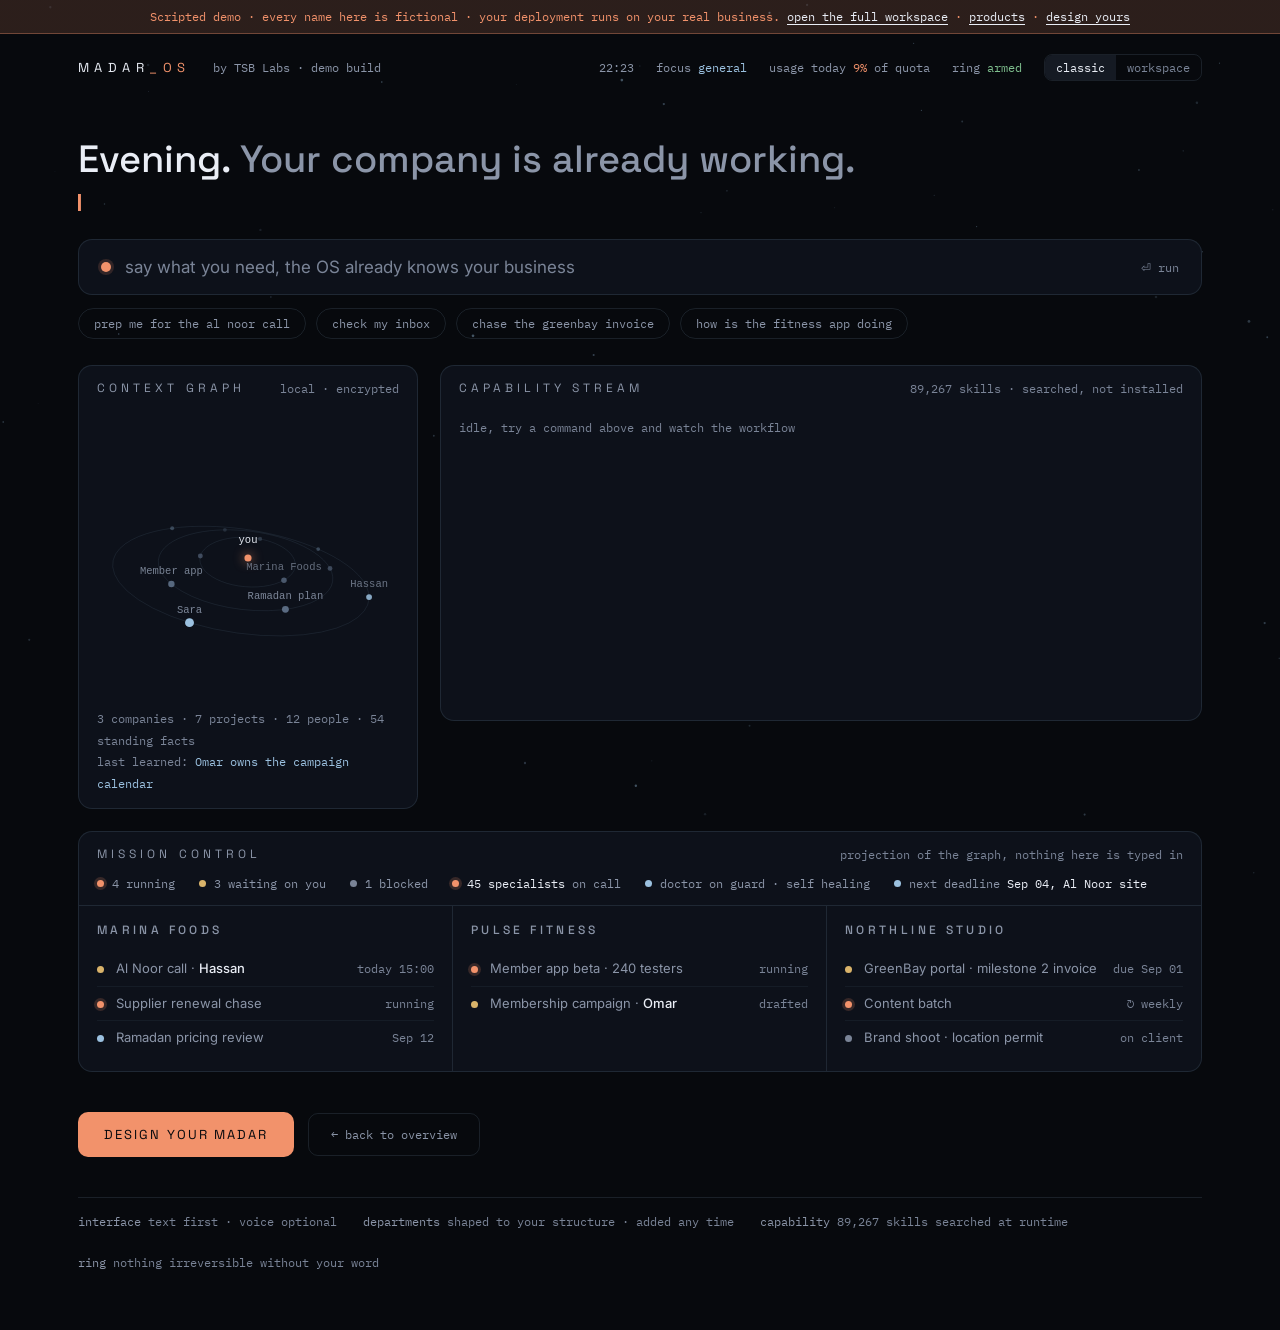
==== commit 3c09c814: "Mirror the finished product: Pipeline, Memory, and the mode switch The live workspace grew Pipeline " ====
--- a/os.html
+++ b/os.html
@@ -158,6 +158,10 @@
     td,th{font-size:12.5px}
     footer,.foot,.note{font-size:12.5px}
   }
+  .modesw{display:inline-flex;border:1px solid var(--line);border-radius:8px;overflow:hidden;vertical-align:middle}
+  .modesw a{padding:5px 11px;font-family:var(--mono);font-size:12px;color:var(--faint);text-decoration:none;border-bottom:none}
+  .modesw a.on{background:var(--panel-2);color:var(--text)}
+  .modesw a:hover{color:var(--text)}
 </style>
 </head>
 <body>
@@ -173,6 +177,7 @@
     <span>focus <b id="focusLabel">general</b></span>
     <span class="spend">usage today <b>9%</b> of quota</span>
     <span>ring <b style="color:var(--ok)">armed</b></span>
+    <span class="modesw"><a class="on" href="os.html">classic</a><a href="workspace.html">workspace</a></span>
   </div>
 
   <section class="hero">
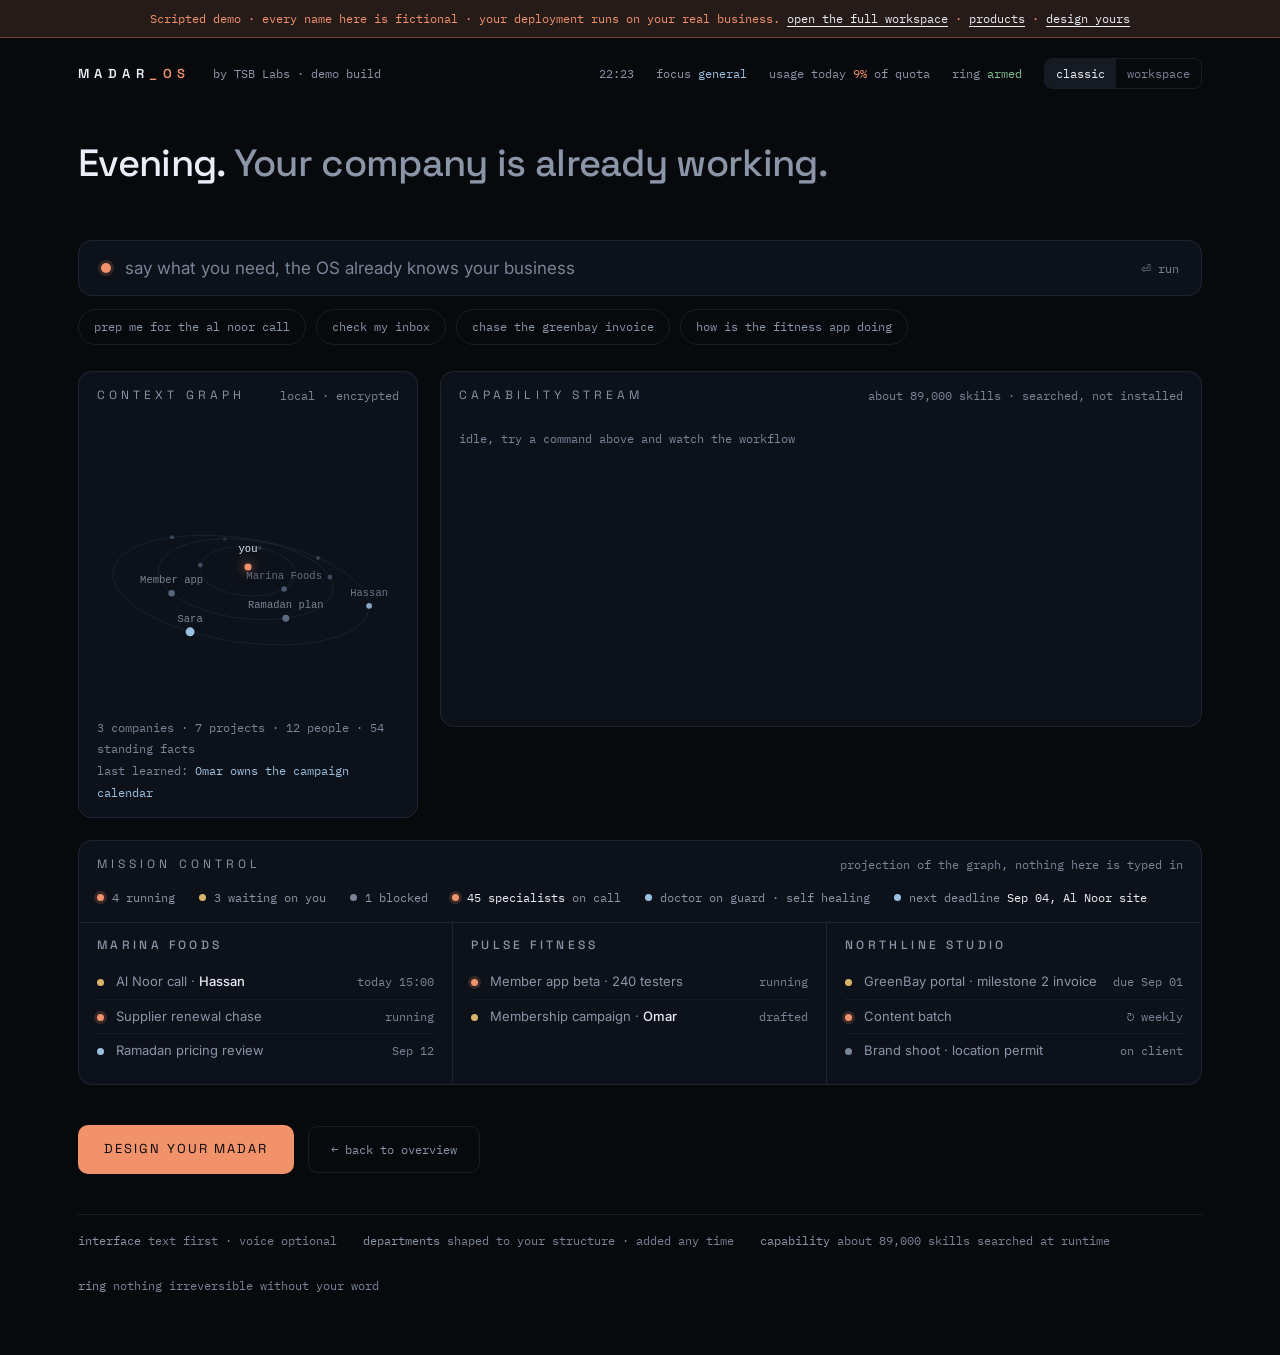
==== commit 598d7a06: "feat: unify the design system and apply the copper discipline across all pages Five of seven pages f" ====
--- a/os.html
+++ b/os.html
@@ -14,21 +14,13 @@
 <link rel="preconnect" href="https://fonts.googleapis.com">
 <link rel="preconnect" href="https://fonts.gstatic.com" crossorigin>
 <link href="https://fonts.googleapis.com/css2?family=Space+Grotesk:wght@400;500;600;700&family=Inter:wght@400;500;600&family=IBM+Plex+Mono:wght@400;500&display=swap" rel="stylesheet">
+<link rel="stylesheet" href="/assets/madar.css">
 <style>
-  :root {
-    --void: #07090D; --panel: #0D111A; --panel-2: #151A23;
-    --line: rgba(155,193,224,0.13); --line-strong: rgba(155,193,224,0.28);
-    --copper: #F2926B; --copper-dim: rgba(242,146,107,0.16);
-    --ice: #9BC1E0; --text: #EAEEF6; --dim: #8B95A8; --faint: #7A8497;
-    --ok: #7FBF8E; --warn: #D9B36A;
-    --display:"Space Grotesk",system-ui,sans-serif;
-    --body:"Inter",system-ui,sans-serif;
-    --mono:"IBM Plex Mono",ui-monospace,monospace;
-  }
+  /* Tokens come from madar.css alone. The :root fork that lived here made
+     this page a second design system; deleted 2026-08-29. */
   * { margin: 0; padding: 0; box-sizing: border-box; }
   html, body { background: var(--void); }
   body { font-family: var(--body); color: var(--text); min-height: 100vh; overflow-x: hidden; }
-  #sky { position: fixed; inset: 0; z-index: 0; pointer-events: none; }
   .shell { position: relative; z-index: 1; max-width: 1180px; margin: 0 auto; padding: 0 28px 60px; }
 
   .demoStrip {
@@ -51,7 +43,9 @@
   .salutation { font-family: var(--display); font-size: clamp(24px, 3.6vw, 38px); font-weight: 500; text-wrap: balance; }
   .salutation .soft { color: var(--dim); }
   .sysvoice { font-family: var(--mono); font-size: 13px; color: var(--dim); margin-top: 10px; min-height: 20px; }
-  .sysvoice::after { content: "▍"; color: var(--copper); animation: blink 1.1s steps(1) infinite; }
+  /* the caret exists only while text is streaming; a cursor blinking next
+     to finished text is fake liveness */
+  .sysvoice.stream::after { content: "▍"; color: var(--copper); animation: blink 1.1s steps(1) infinite; }
   @keyframes blink { 50% { opacity: 0; } }
 
   .bar { margin-top: 26px; display: flex; align-items: center; gap: 14px; background: var(--panel); border: 1px solid var(--line); border-radius: 14px; padding: 17px 22px; transition: border-color .4s, box-shadow .4s; }
@@ -62,7 +56,8 @@
   .bar .hint { font-family: var(--mono); font-size: 12px; color: var(--faint); flex: none; }
   .suggest { display: flex; gap: 10px; margin-top: 13px; flex-wrap: wrap; }
   .suggest button { font-family: var(--mono); font-size: 12px; color: var(--dim); background: none; border: 1px solid var(--line); border-radius: 999px; padding: 7px 15px; cursor: pointer; transition: color .25s, border-color .25s; }
-  .suggest button:hover, .suggest button:focus-visible { color: var(--copper); border-color: rgba(242,146,107,0.45); outline: none; }
+  .suggest button:hover { color: var(--copper); border-color: rgba(242,146,107,0.45); }
+  .suggest button:focus-visible { color: var(--copper); border-color: rgba(242,146,107,0.45); }
 
   .surface { display: grid; grid-template-columns: 340px 1fr; gap: 22px; align-items: start; }
   @media (max-width: 900px) { .surface { grid-template-columns: 1fr; } }
@@ -85,9 +80,9 @@
   .step .v b { color: var(--ice); font-weight: 400; }
   .step .v .hit { color: var(--text); }
   .step .v .score { color: var(--copper); }
-  .step .v .rule { color: var(--warn); }
-
-  .card { background: var(--panel-2); border: 1px solid var(--line); border-left: 2px solid var(--copper); border-radius: 0 12px 12px 0; padding: 16px 20px; margin-top: 6px; opacity: 0; transform: translateY(8px); animation: rise .6s .1s ease forwards; }
+  .step .v .rule { color: var(--warn); background: none; height: auto; }
+
+  .card { background: var(--panel-2); border: 1px solid var(--line); border-top: 1px solid color-mix(in srgb, var(--copper) 40%, transparent); border-radius: 10px; padding: 16px 20px; margin-top: 6px; opacity: 0; transform: translateY(8px); animation: rise .6s .1s ease forwards; }
   .card h3 { font-family: var(--display); font-size: 15px; font-weight: 500; letter-spacing: 0.04em; margin-bottom: 8px; }
   .card p, .card li { font-size: 14px; line-height: 1.7; color: var(--dim); }
   .card p b, .card li b { color: var(--text); font-weight: 500; }
@@ -97,7 +92,7 @@
 
   .approval { display: flex; align-items: center; gap: 14px; background: var(--panel-2); border: 1px solid rgba(217,179,106,0.4); border-radius: 12px; padding: 14px 18px; margin-top: 6px; opacity: 0; animation: rise .5s ease forwards; }
   .approval .who { font-family: var(--mono); font-size: 12px; color: var(--warn); flex: 1; line-height: 1.7; }
-  .approval button { font-family: var(--mono); font-size: 12px; cursor: pointer; border-radius: 8px; padding: 8px 16px; border: 1px solid var(--line-strong); background: none; color: var(--dim); }
+  .approval button { font-family: var(--mono); font-size: 12px; cursor: pointer; border-radius: 8px; padding: 8px 16px; border: 1px solid var(--line-3); background: none; color: var(--dim); }
   .approval button.yes { border-color: rgba(127,191,142,0.5); color: var(--ok); }
   .approval button:hover { border-color: var(--text); color: var(--text); }
   .approval .done { font-family: var(--mono); font-size: 12px; color: var(--ok); }
@@ -132,32 +127,11 @@
 
   @media (prefers-reduced-motion: reduce) {
     .sysvoice::after, .dot.run { animation: none; }
-    .step, .card, .approval { animation-duration: .01s; }
-  }
-
-  /* Phone readability. This lives in the page rather than in madar.css because
-     the page style block loads after the stylesheet and was overriding it: the
-     first attempt at this fix changed nothing at all. Cascade order, not
-     specificity. */
-  @media (max-width:640px){
-    .nav .by{font-size:11.5px}
-    .label,.kick{font-size:11.5px!important;letter-spacing:.16em}
-    .under{font-size:12px}
-    .live .lh .t,.live .lf{font-size:11.5px}
-    .lr{font-size:12.5px;grid-template-columns:52px 1fr;gap:9px}
-    .lr .a{font-size:11.5px}
-    .glyph,.chip{font-size:12px}
-    .integ h4{font-size:11.5px}
-    .frow .k{font-size:11.5px}
-    .frow .v{font-size:14.5px}
-    .stat .k{font-size:12px}
-    .proof{font-size:15.5px}
-    .plan .for{font-size:11.5px}
-    .plan .price small{font-size:11px;letter-spacing:.06em}
-    .plan li,.pl p{font-size:14px}
-    td,th{font-size:12.5px}
-    footer,.foot,.note{font-size:12.5px}
-  }
+    /* these three start at opacity 0 and animate in; with animation:none
+       they would simply never appear */
+    .step, .card, .approval { opacity: 1; transform: none; animation: none; }
+  }
+
   .modesw{display:inline-flex;border:1px solid var(--line);border-radius:8px;overflow:hidden;vertical-align:middle}
   .modesw a{padding:5px 11px;font-family:var(--mono);font-size:12px;color:var(--faint);text-decoration:none;border-bottom:none}
   .modesw a.on{background:var(--panel-2);color:var(--text)}
@@ -166,7 +140,6 @@
 </head>
 <body>
 <div class="demoStrip">Scripted demo · every name here is fictional · your deployment runs on your real business. <a href="workspace.html">open the full workspace</a> · <a href="products.html">products</a> · <a href="start.html">design yours</a></div>
-<canvas id="sky" aria-hidden="true"></canvas>
 
 <main class="shell">
   <div class="strand">
@@ -210,7 +183,7 @@
     <div class="pane stream">
       <header>
         <span class="eyebrow">capability stream</span>
-        <span class="tag">89,267 skills · searched, not installed</span>
+        <span class="tag">about 89,000 skills · searched, not installed</span>
       </header>
       <div class="stream-body" id="stream">
         <p class="idleline">idle, try a command above and watch the workflow</p>
@@ -260,7 +233,7 @@
   <div class="basis">
     <span><b>interface</b> text first · voice optional</span>
     <span><b>departments</b> shaped to your structure · added any time</span>
-    <span><b>capability</b> 89,267 skills searched at runtime</span>
+    <span><b>capability</b> about 89,000 skills searched at runtime</span>
     <span><b>ring</b> nothing irreversible without your word</span>
   </div>
 </main>
@@ -279,30 +252,6 @@
   }
   clock(); setInterval(clock, 20000);
 
-  const sky = document.getElementById("sky");
-  const sctx = sky.getContext("2d");
-  let stars = [];
-  function skySize() {
-    sky.width = innerWidth * devicePixelRatio;
-    sky.height = innerHeight * devicePixelRatio;
-    stars = Array.from({ length: 110 }, () => ({
-      x: Math.random() * sky.width, y: Math.random() * sky.height,
-      r: (Math.random() * 1.1 + 0.3) * devicePixelRatio,
-      p: Math.random() * Math.PI * 2, s: 0.004 + Math.random() * 0.01,
-    }));
-  }
-  skySize(); addEventListener("resize", skySize);
-  (function drawSky() {
-    sctx.clearRect(0, 0, sky.width, sky.height);
-    for (const st of stars) {
-      st.p += st.s;
-      sctx.beginPath();
-      sctx.arc(st.x, st.y, st.r, 0, 7);
-      sctx.fillStyle = "rgba(155,193,224," + (0.12 + 0.3 * (0.5 + Math.sin(st.p) / 2)).toFixed(3) + ")";
-      sctx.fill();
-    }
-    if (!reduced) requestAnimationFrame(drawSky);
-  })();
 
   const g = document.getElementById("graph");
   const gctx = g.getContext("2d");
@@ -441,11 +390,14 @@
   let voiceTimer;
   function say(text) {
     clearTimeout(voiceTimer); voice.textContent = "";
+    voice.classList.add("stream");
     let i = 0;
     (function type() {
       if (i <= text.length) {
         voice.textContent = text.slice(0, i++);
         voiceTimer = setTimeout(type, reduced ? 0 : 18);
+      } else {
+        voice.classList.remove("stream");
       }
     })();
   }
@@ -464,7 +416,7 @@
         ["context", 'pulled 6 facts · <span class="hit">Hassan</span>, repeat client · two projects delivered · pays on time', "ctx"],
         ["rule", '<span class="rule">standing rule: hotels set budgets before Ramadan, so lead with the retainer, not a one off</span>', "ctx"],
         ["skills", 'search_skills("client discovery call brief") → <span class="hit">discovery-call-prep</span> <span class="score">0.92</span> · stakeholder-mapping <span class="score">0.81</span>', "skill"],
-        ["fetch", "get_skill(discovery-call-prep) · 1 of 89,267 loaded", "skill"],
+        ["fetch", "get_skill(discovery-call-prep) · 1 of about 89,000 loaded", "skill"],
         ["read", 'read_file <span class="hit">clients/al-noor/history.md</span> · 2 projects, both delivered', "ctx"],
       ],
       card: `<h3>Al Noor, call brief</h3>
@@ -521,7 +473,7 @@
     say("which inbox, or both?");
     const q = document.createElement("div");
     q.className = "approval";
-    q.style.borderColor = "var(--line-strong)";
+    q.style.borderColor = "var(--line-3)";
     q.innerHTML = '<span class="who" style="color:var(--ice)">email · personal or work?</span>' +
       '<button class="opt">personal</button><button class="opt">work</button>';
     stream.appendChild(q);
--- a/assets/madar.css
+++ b/assets/madar.css
@@ -0,0 +1,253 @@
+/* ============================================================================
+   Madar OS design system
+   One file. Every public surface imports it, so a change here changes them all.
+   Built 2026-08-24 after an expert review found the sites read as generated:
+   local system fonts, one hover state, and the same section rhythm four times
+   a page. The fixes are structural, not decorative.
+
+   Rules carried from docs/os/DESIGN-STANDARD.md:
+     copper = the human side (attention, approvals, the active thing)
+     ice    = the machine side (data, orbits, system voice)
+     never both on one element, and never copper on everything
+   ========================================================================= */
+
+:root {
+  /* ground.
+     --void settled at #07090D on 2026-08-29: five of seven pages already
+     rendered it and it is the value in the brand record. The old #06080C
+     survived only here and on workspace, which meant the ground shifted by
+     a luminance step between pages, the kind of drift nobody can name but
+     everyone feels. One value now, and the page-level :root forks that
+     caused it are gone. */
+  --void:#07090D; --deep:#080B11; --panel:#0D111A; --panel-2:#151A23; --raise:#171D2C;
+  --line:rgba(155,193,224,0.11); --line-2:rgba(155,193,224,0.2); --line-3:rgba(155,193,224,0.34);
+
+  /* meaning.
+     --warn settled at #D9B36A, the brand-record value: it marks the held
+     and waiting states, and a warning that changes hue between the demo
+     and the workspace is two warnings. */
+  --copper:#F2926B; --copper-dim:rgba(242,146,107,0.13); --copper-deep:#B4643F;
+  --ice:#9BC1E0; --ice-dim:rgba(155,193,224,0.12);
+  --ok:#7FBF8E; --warn:#D9B36A; --stop:#E08585;
+
+  /* text
+     Three tiers, all of which have to be readable. --faint was #525C6E, which
+     measured 2.97:1 on --void and 2.65:1 on --panel-2 and was the single
+     largest source of contrast failures on every page. It is now 5.32:1 on
+     --void and 4.75:1 on --panel-2, so it passes AA on every ground in this
+     system while still sitting a clear step below --dim (6.64:1). Moving the
+     failing elements to --dim instead would have collapsed the scale to two
+     tiers, which the dense surfaces need. */
+  --text:#EAEEF6; --dim:#8B95A8; --faint:#7A8497;
+
+  /* type */
+  --display:"Space Grotesk",system-ui,-apple-system,sans-serif;
+  --body:"Inter",system-ui,-apple-system,sans-serif;
+  --mono:"IBM Plex Mono",ui-monospace,"SF Mono",monospace;
+
+  /* a real scale, not arbitrary numbers */
+  --t-hero:clamp(38px,6.6vw,78px);
+  --t-h2:clamp(26px,3.7vw,42px);
+  --t-h3:19px;
+  --t-lede:clamp(16px,1.5vw,19px);
+  --t-body:15px;
+  --t-small:13px;
+  /* The uppercase mono kicker above a heading is read, not glanced at, so it
+     sits on the 12px floor rather than below it. Tracking and case carry the
+     hierarchy that the missing 1.5px used to. */
+  --t-label:12px;
+
+  --r:16px; --r-s:10px; --r-pill:100px;
+  --ease:cubic-bezier(.2,.7,.3,1);
+  --gut:clamp(20px,4vw,34px);
+}
+
+*{margin:0;padding:0;box-sizing:border-box}
+html{scroll-behavior:smooth}
+body{background:var(--void);color:var(--text);font-family:var(--body);font-size:var(--t-body);line-height:1.6;overflow-x:hidden;-webkit-font-smoothing:antialiased}
+img,svg{max-width:100%}
+a{color:inherit}
+button{font:inherit;color:inherit;background:none;border:0;cursor:pointer}
+.num,td,.price,.plan .price,.vrow span{font-variant-numeric:tabular-nums}
+::selection{background:var(--copper);color:#1A0E08}
+input,textarea,select{caret-color:var(--copper)}
+:focus-visible{outline:2px solid var(--copper);outline-offset:3px;border-radius:4px}
+
+/* The scrollbar was themed on exactly one page, workspace, and the other
+   six rendered the OS default against near-black. Promoted here so every
+   surface gets it. */
+html{scrollbar-color:var(--line-2) var(--void);scrollbar-width:thin}
+::-webkit-scrollbar{width:9px;height:9px}
+::-webkit-scrollbar-track{background:var(--void)}
+::-webkit-scrollbar-thumb{background:var(--line-2);border-radius:6px;border:2px solid var(--void)}
+::-webkit-scrollbar-thumb:hover{background:var(--line-3)}
+
+.wrap{width:100%;max-width:1140px;margin:0 auto;padding:0 var(--gut)}
+.wrap-narrow{max-width:880px}
+
+/* ------------------------------------------------------------------ type */
+h1,h2,h3,h4{font-family:var(--display);font-weight:600;letter-spacing:-.018em;line-height:1.08;text-wrap:balance}
+h1{font-size:var(--t-hero)}
+h2{font-size:var(--t-h2)}
+h3{font-size:var(--t-h3);letter-spacing:-.01em}
+.soft{color:var(--faint)}
+/* In a headline .soft carries the differentiating claim, and --faint sits at
+   2.97:1 which fails the 3:1 floor even for large text. Headings get the
+   readable tone; --faint stays for genuine small print. */
+h1 .soft,h2 .soft,.hero h1 .soft{color:var(--dim)}
+.lede{font-size:var(--t-lede);color:var(--dim);line-height:1.7;max-width:60ch}
+.lede b,.lede strong{color:var(--text);font-weight:500}
+/* Eyebrows are machine-side by default. Copper is reserved for the ring
+   and the active thing, which is the product's thesis expressed as colour:
+   on any screen, the one copper object is the thing that needs you. A
+   reader used to pass seven copper eyebrows before reaching one copper
+   thing that meant anything. */
+.label{font-family:var(--mono);font-size:var(--t-label);letter-spacing:.2em;text-transform:uppercase;color:var(--ice)}
+.label.cold{color:var(--ice)}
+.label.mute{color:var(--faint)}
+.label.warm{color:var(--copper)}
+.small{font-size:var(--t-small);color:var(--dim);line-height:1.65}
+.mono{font-family:var(--mono)}
+
+/* --------------------------------------------------------------- section */
+/* Rhythm varies on purpose. Identical spacing on every band is what made the
+   old pages read as generated. */
+.band{padding:clamp(56px,8vw,104px) 0;position:relative}
+.band-tight{padding:clamp(38px,5vw,64px) 0}
+.band-line{border-top:1px solid var(--line)}
+.band-deep{background:var(--deep)}
+.band-glow::before{content:"";position:absolute;inset:0;pointer-events:none;background:radial-gradient(760px 340px at 76% 0%,rgba(242,146,107,.055),transparent 62%)}
+.band > .wrap{position:relative;z-index:1}
+.head{max-width:64ch;margin-bottom:clamp(28px,4vw,46px)}
+.head h2{margin-top:13px}
+.head .lede{margin-top:16px}
+
+/* ------------------------------------------------------------------- nav */
+.nav{display:flex;align-items:center;gap:16px;padding:20px 0;position:sticky;top:0;z-index:50;background:rgba(7,9,13,.82);backdrop-filter:blur(14px);border-bottom:1px solid transparent;transition:border-color .3s}
+.nav.stuck{border-bottom-color:var(--line)}
+.nav .mark{display:flex;align-items:center;gap:10px;text-decoration:none;flex:none}
+.wordmark{font-family:var(--display);font-size:12.5px;letter-spacing:.4em;text-transform:uppercase;font-weight:600}
+.wordmark em{font-style:normal;color:var(--copper)}
+.nav .by{font-family:var(--mono);font-size:12px;color:var(--faint);flex:none}
+.nav .gap{flex:1}
+.nav .lk{font-family:var(--mono);font-size:12px;color:var(--dim);text-decoration:none;padding:6px 0;position:relative;transition:color .18s}
+.nav .lk::after{content:"";position:absolute;left:0;right:100%;bottom:2px;height:1px;background:var(--copper);transition:right .28s var(--ease)}
+.nav .lk:hover{color:var(--text)}
+.nav .lk:hover::after{right:0}
+@media(max-width:720px){.nav .by{display:none}.nav{gap:12px;font-size:11px}}
+@media(max-width:520px){.nav .lk.opt{display:none}}
+
+/* ---------------------------------------------------------------- button */
+.btn{display:inline-flex;align-items:center;gap:9px;font-family:var(--display);font-size:12.5px;font-weight:600;letter-spacing:.13em;text-transform:uppercase;text-decoration:none;border-radius:var(--r-s);padding:15px 26px;transition:transform .2s var(--ease),box-shadow .2s,filter .2s;white-space:nowrap}
+.btn.primary{color:#1A0E08;background:var(--copper);box-shadow:0 0 0 rgba(242,146,107,0)}
+.btn.primary:hover{transform:translateY(-2px);box-shadow:0 12px 34px rgba(242,146,107,.26);filter:brightness(1.06)}
+.btn.ghost{color:var(--dim);border:1px solid var(--line-2)}
+.btn.ghost:hover{color:var(--text);border-color:var(--line-3);transform:translateY(-2px)}
+.btn:active{transform:scale(.97)}
+.btn:disabled,.btn[aria-disabled="true"]{opacity:.45;cursor:not-allowed;
+  transform:none;pointer-events:none}
+.btns{display:flex;gap:13px;flex-wrap:wrap;margin-top:32px}
+.under{margin-top:15px;font-family:var(--mono);font-size:12px;color:var(--faint)}
+
+/* ----------------------------------------------------------------- panel */
+.panel{background:var(--panel);border:1px solid var(--line);border-radius:var(--r);padding:24px;transition:border-color .24s,transform .24s var(--ease)}
+.panel:hover{border-color:var(--line-2)}
+.panel h3{margin-bottom:10px}
+.panel p{color:var(--dim);font-size:var(--t-small);line-height:1.7}
+.panel p b{color:var(--text);font-weight:500}
+
+/* Asymmetric by default. A page of equal boxes is the template look. */
+.cols{display:grid;gap:16px}
+.cols-2{grid-template-columns:repeat(2,1fr)}
+.cols-3{grid-template-columns:repeat(3,1fr)}
+.cols-lead{grid-template-columns:1.5fr 1fr}
+.cols-trail{grid-template-columns:1fr 1.5fr}
+.span-2{grid-column:span 2}
+@media(max-width:900px){.cols-3{grid-template-columns:repeat(2,1fr)}.cols-lead,.cols-trail{grid-template-columns:1fr}}
+@media(max-width:620px){.cols-2,.cols-3{grid-template-columns:1fr}.span-2{grid-column:auto}}
+
+/* ------------------------------------------------------------------ misc */
+.pill{display:inline-flex;align-items:center;gap:6px;font-family:var(--mono);font-size:12px;letter-spacing:.07em;text-transform:uppercase;padding:4px 11px;border-radius:var(--r-pill);border:1px solid var(--line);color:var(--dim)}
+.pill.live{color:var(--copper);border-color:rgba(242,146,107,.34)}
+.pill i{width:5px;height:5px;border-radius:50%;background:currentColor}
+/* Static on purpose. This dot sits over sample data on the homepage, and a
+   pulse over a hardcoded array is fake telemetry: the exact tell the review
+   named. A state is a colour, not a heartbeat. */
+.dot-live{width:6px;height:6px;border-radius:50%;background:var(--ice)}
+
+.rule{height:1px;background:linear-gradient(90deg,var(--line-2),transparent);margin:0}
+/* A rule above the block, not a stripe beside it: the side stripe is the
+   most recognisable template tell there is, and .rule is already this
+   system's own device for exactly this signal. */
+.note{border-top:1px solid color-mix(in srgb,var(--copper) 40%,transparent);
+  padding-top:16px;color:var(--dim);font-size:var(--t-small);line-height:1.75;max-width:76ch}
+.note b{color:var(--text);font-weight:500}
+
+.stats{display:flex;flex-wrap:wrap;gap:clamp(22px,4vw,54px);padding:26px 0}
+.stat .v{font-family:var(--display);font-size:clamp(26px,3.4vw,38px);font-weight:600;letter-spacing:-.02em}
+.stat .v em{font-style:normal;color:var(--faint);font-size:.56em}
+.stat .k{font-family:var(--mono);font-size:12px;color:var(--faint);margin-top:6px;max-width:22ch;line-height:1.5}
+
+footer{border-top:1px solid var(--line);padding:40px 0 56px;font-family:var(--mono);font-size:12px;color:var(--faint)}
+footer .row{display:flex;gap:18px;flex-wrap:wrap;align-items:center}
+footer a{color:var(--dim);text-decoration:none;transition:color .18s}
+footer a:hover{color:var(--text)}
+footer .gap{flex:1}
+
+/* --------------------------------------------------------------- reveal
+   One deliberate focal entrance per page, not a page-wide curtain. This
+   class used to sit on roughly twenty elements a page at 700ms each, which
+   is the "same fade and rise on every section" the design standard bans.
+   The 620ms is the focal-entrance budget, spent once. */
+.rise{opacity:0;transform:translateY(10px);transition:opacity .62s var(--ease),transform .62s var(--ease)}
+.rise.seen{opacity:1;transform:none}
+/* The card stagger that survives: first three cards, opacity only, 55ms. */
+.cap.rise{transform:none}
+
+/* Reduced motion strips the spatial part and keeps the informative part.
+   The old blanket kill also removed every hover and focus transition, which
+   left an interface where nothing acknowledges input. Colour and opacity
+   carry meaning about what changed; they stay. */
+@media (prefers-reduced-motion:reduce){
+  html{scroll-behavior:auto}
+  *{transition-property:color,background-color,border-color,opacity,
+      box-shadow,outline-color!important;
+    transition-duration:.16s!important;animation:none!important}
+  .rise{opacity:1;transform:none}
+  .btn:hover,.btn:active,.panel:hover{transform:none}
+}
+
+/* ============================================================================
+   Phone readability. A measurement, not a preference: ninety seven elements on
+   the homepage rendered below 12px at 375px wide, most of them the mono labels
+   and captions that carry the actual proof. Small type reads as precise on a
+   27 inch display and as unreadable in one hand.
+
+   The floor here is 12px for anything a visitor must read, and the body copy
+   climbs rather than shrinks, because a phone is held closer but glanced at
+   for less time.
+   ========================================================================= */
+@media (max-width: 640px) {
+  :root{
+    --t-label: 12px;
+    --t-small: 14.5px;
+    --t-body: 15.5px;
+  }
+  body{font-size:15.5px;line-height:1.65}
+  .lede{font-size:16.5px;line-height:1.72}
+  .label{font-size:12px;letter-spacing:.16em}
+  .small,.note,.panel p,.cap p,.pl p{font-size:14.5px;line-height:1.72}
+  .under,.stat .k,.chip,.glyph{font-size:12px}
+  .nav .lk{font-size:12.5px}
+  .wordmark{font-size:12px;letter-spacing:.3em}
+  .frow .k{font-size:12px}
+  .frow .v{font-size:14.5px}
+  .integ h4{font-size:12px}
+  footer{font-size:12px}
+  .btn{font-size:12.5px;padding:15px 22px}
+  /* the live panel in the hero is a proof surface, not decoration, so its rows
+     have to be legible rather than merely present */
+  .live .lh .t,.live .lf{font-size:12px}
+  .lr{font-size:12.5px;grid-template-columns:78px 1fr;gap:9px}
+  .lr .a{font-size:12px}
+}
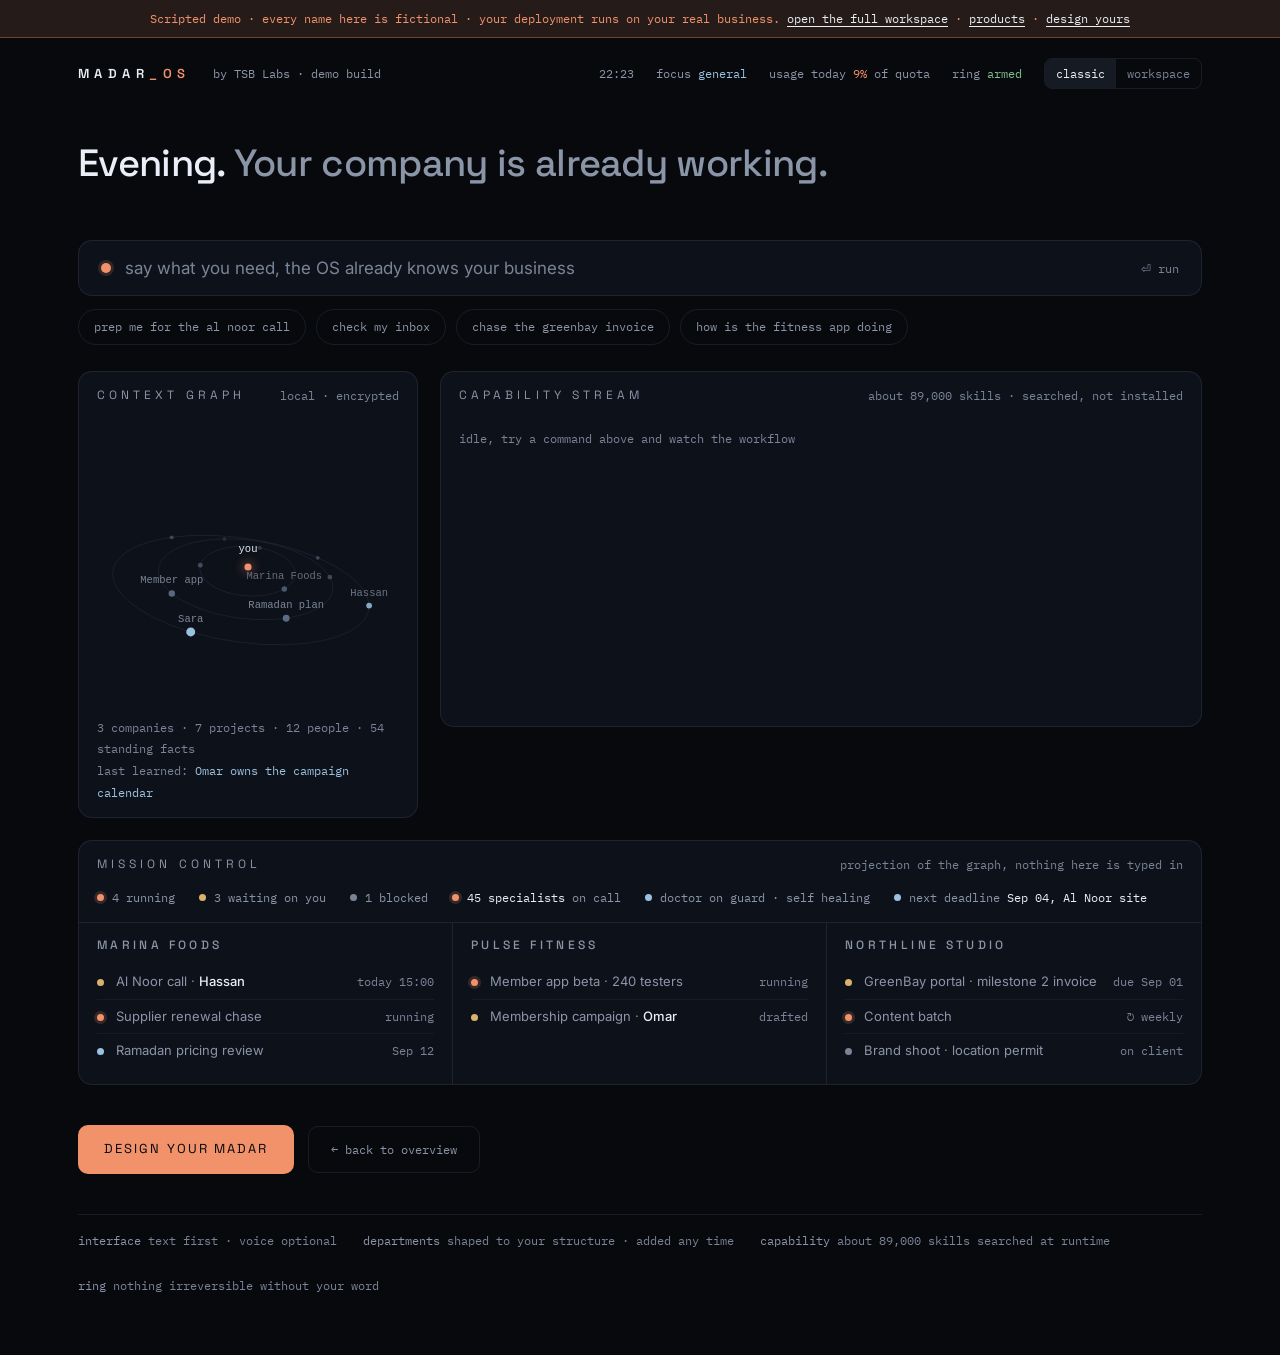
==== commit c3e0bfca: "The approval ring as a cursor, and the demo catches up with the product Cursor. Madar's whole thesis" ====
--- a/os.html
+++ b/os.html
@@ -553,5 +553,6 @@
     new window.Lenis({ autoRaf: true, duration: 0.9, syncTouch: false });
   });
 </script>
+<script defer src="/assets/cursor.js"></script>
 </body>
 </html>
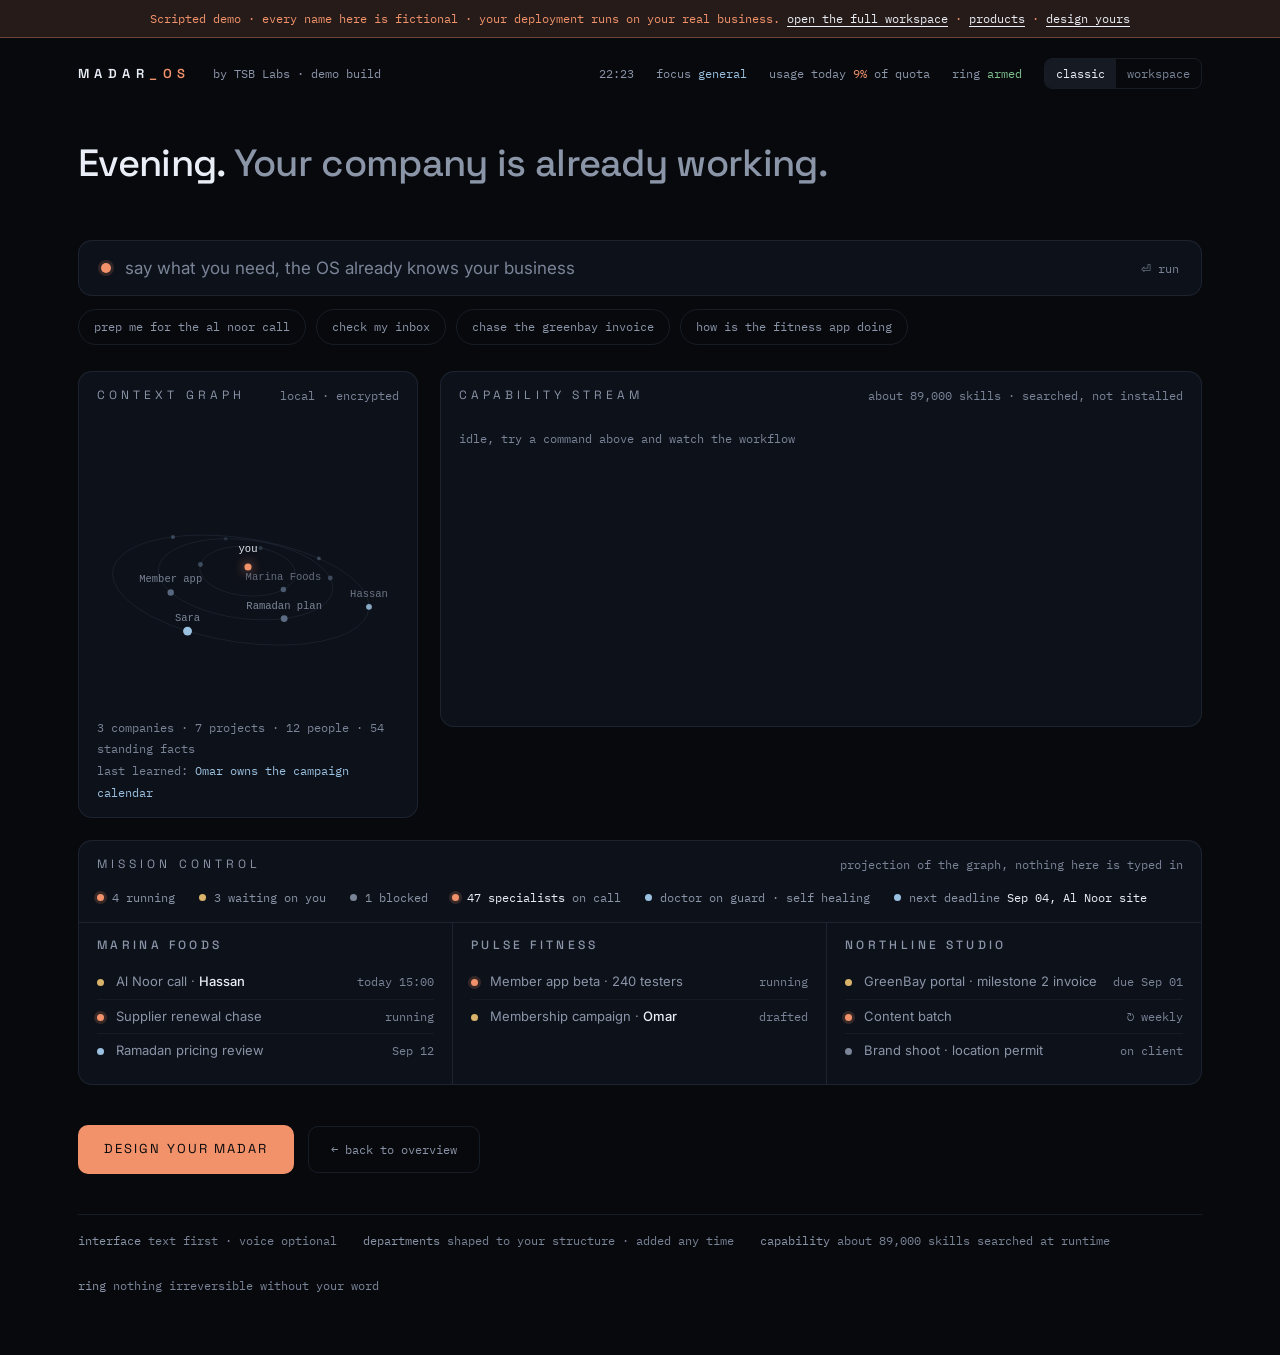
==== commit 0db1553f: "The demo stops contradicting itself, and its numbers stop leaking From the 3 September design audit," ====
--- a/os.html
+++ b/os.html
@@ -200,7 +200,7 @@
       <span><i class="dot run"></i>4 running</span>
       <span><i class="dot wait"></i>3 waiting on you</span>
       <span><i class="dot block"></i>1 blocked</span>
-      <span><i class="dot run"></i><b>45 specialists</b> on call</span>
+      <span><i class="dot run"></i><b>47 specialists</b> on call</span>
       <span><i class="dot sched"></i>doctor on guard · self healing</span>
       <span><i class="dot sched"></i>next deadline <b>Sep 04, Al Noor site</b></span>
     </div>
